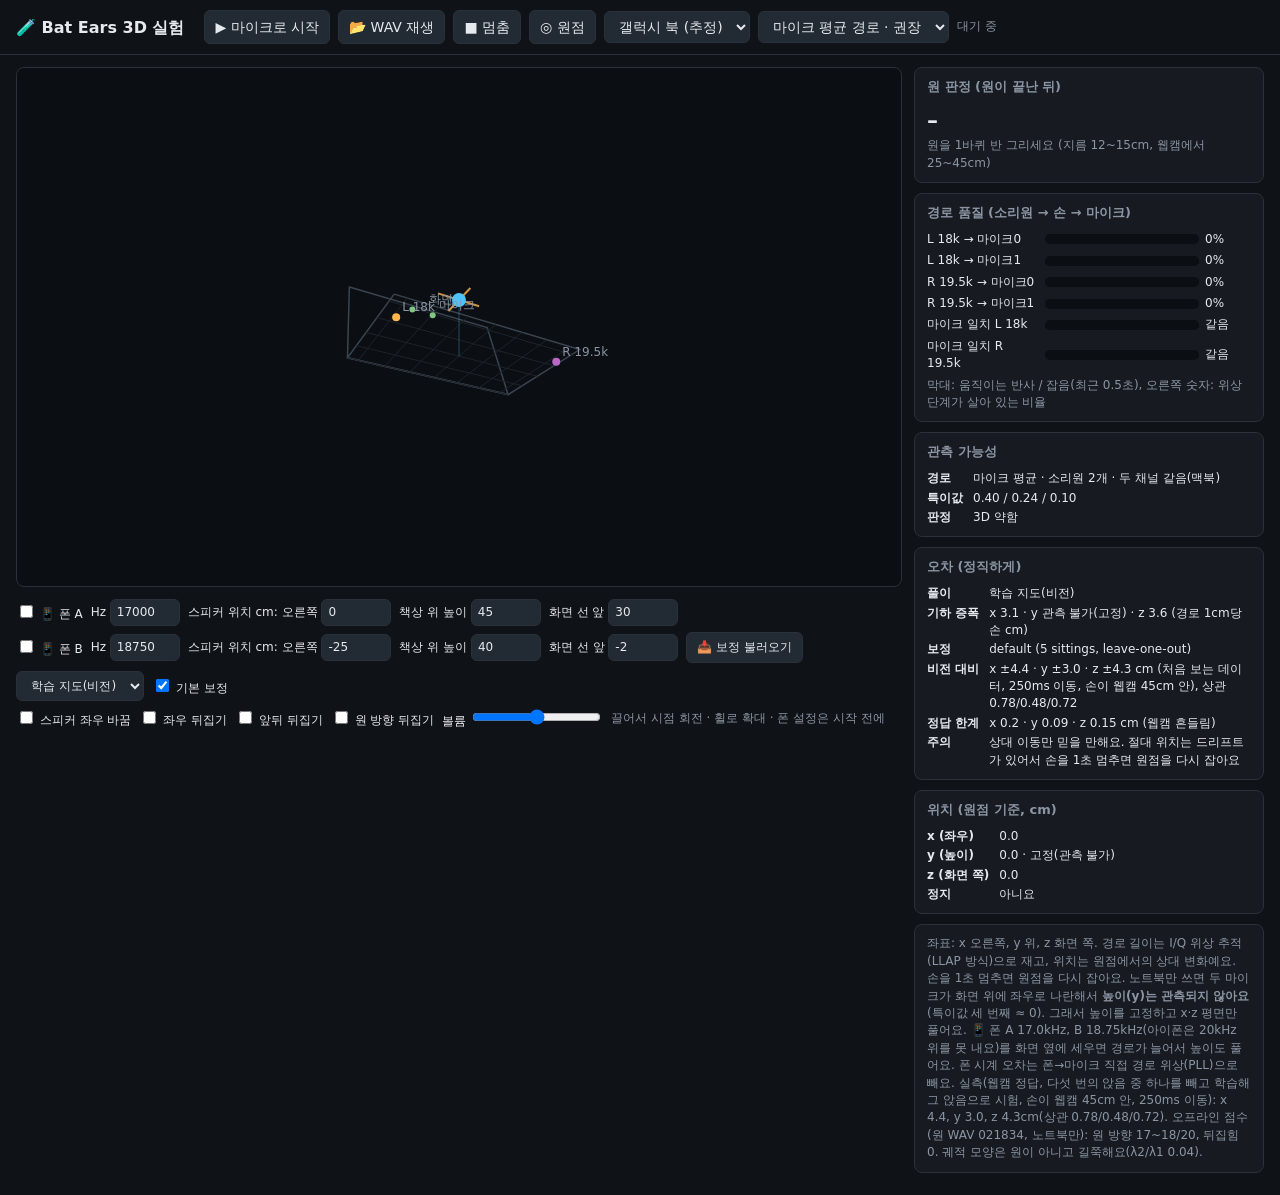
==== web/3d.html @ 7487527e "Built-in calibration from five sittings (bravo: bat3d.js + 3d.html v9; leave-one-out x 4.4 / y 3.0 /" ====
<!doctype html>
<html lang="ko">
<head>
<meta charset="utf-8">
<meta name="viewport" content="width=device-width, initial-scale=1">
<title>Bat Ears 3D 실험</title>
<style>
  :root { --bg: #0f1216; --panel: #171b21; --line: #2a313b; --fg: #e6e9ee; --dim: #8b95a3; --acc: #4fc3f7; --ok: #66bb6a; --warn: #ffb74d; --bad: #ef5350; }
  * { box-sizing: border-box; }
  body { margin: 0; background: var(--bg); color: var(--fg); font: 14px/1.45 system-ui, -apple-system, "Segoe UI", sans-serif; }
  header { padding: 10px 16px; border-bottom: 1px solid var(--line); display: flex; flex-wrap: wrap; gap: 8px; align-items: center; }
  header h1 { font-size: 16px; margin: 0 12px 0 0; }
  button, select, label.file, input[type=number] { background: #222a33; color: var(--fg); border: 1px solid var(--line); border-radius: 6px; padding: 6px 10px; font: inherit; }
  button, select, label.file { cursor: pointer; }
  input[type=number] { width: 70px; padding: 4px 6px; }
  button:hover, label.file:hover { border-color: var(--acc); }
  input[type=file] { display: none; }
  main { display: grid; grid-template-columns: 1fr 350px; gap: 12px; padding: 12px 16px; }
  @media (max-width: 860px) { main { grid-template-columns: 1fr; } }
  #view { width: 100%; height: 520px; background: #0b0e12; border: 1px solid var(--line); border-radius: 8px; touch-action: none; }
  .panel { background: var(--panel); border: 1px solid var(--line); border-radius: 8px; padding: 10px 12px; margin-bottom: 10px; }
  .panel h2 { font-size: 13px; margin: 0 0 8px; color: var(--dim); font-weight: 600; }
  .bar { display: grid; grid-template-columns: 112px 1fr 46px; gap: 6px; align-items: center; margin: 4px 0; font-size: 12px; }
  .track { height: 10px; background: #0b0e12; border-radius: 5px; overflow: hidden; }
  .fill { height: 100%; width: 0; background: var(--acc); transition: width .15s; }
  .kv { display: grid; grid-template-columns: auto 1fr; gap: 2px 10px; font-size: 12px; }
  .kv b { font-weight: 600; }
  #circle { font-size: 22px; font-weight: 700; min-height: 32px; }
  .note { color: var(--dim); font-size: 12px; }
  .row { display: flex; gap: 8px; flex-wrap: wrap; align-items: center; margin-top: 6px; font-size: 12px; }
</style>
</head>
<body>
<header>
  <h1>🧪 Bat Ears 3D 실험</h1>
  <button id="btnMic">▶ 마이크로 시작</button>
  <label class="file">📂 WAV 재생<input id="wavFile" type="file" accept=".wav,audio/wav"></label>
  <button id="btnStop">■ 멈춤</button>
  <button id="btnOrigin">◎ 원점</button>
  <select id="geom" title="노트북 기하(추정값)">
    <option value="galaxy">갤럭시 북 (추정)</option>
    <option value="macbook">맥북 (추정)</option>
  </select>
  <select id="paths" title="풀이에 쓰는 경로">
    <option value="avg">마이크 평균 경로 · 권장</option>
    <option value="all">마이크 따로 경로</option>
  </select>
  <span id="status" class="note">대기 중</span>
</header>
<main>
  <div>
    <canvas id="view"></canvas>
    <div class="row">
      <label><input type="checkbox" id="phoneOn"> 📱 폰 A</label>
      <label>Hz <input type="number" id="phoneHz" value="17000" step="50"></label>
      <label title="기본값 = 위에서 배치: 손 자리 바로 위 45cm, 스피커가 아래를 향함">스피커 위치 cm: 오른쪽 <input type="number" id="px" value="0"></label>
      <label>책상 위 높이 <input type="number" id="py" value="45"></label>
      <label>화면 선 앞 <input type="number" id="pz" value="30"></label>
    </div>
    <div class="row">
      <label><input type="checkbox" id="phone2On"> 📱 폰 B</label>
      <label>Hz <input type="number" id="phone2Hz" value="18750" step="50"></label>
      <label>스피커 위치 cm: 오른쪽 <input type="number" id="p2x" value="-25"></label>
      <label>책상 위 높이 <input type="number" id="p2y" value="40"></label>
      <label>화면 선 앞 <input type="number" id="p2z" value="-2"></label>
      <label class="file">📥 보정 불러오기<input id="calibFile" type="file" accept=".json,application/json"></label>
      <select id="model" title="경로 → 위치 풀이"><option value="learned">학습 지도(비전)</option><option value="physics">물리 풀이</option></select>
      <label title="갤럭시 북: 웹캠으로 학습한 기본 보정(노트북만)"><input type="checkbox" id="useDefault" checked> 기본 보정</label>
    </div>
    <div class="row">
      <label title="18kHz가 실제로 오른쪽 스피커에서 나면 켜요 (갤럭시 북은 웹캠 정답으로 라벨대로임을 확인: 끔)"><input type="checkbox" id="swapLR"> 스피커 좌우 바꿈</label>
      <label><input type="checkbox" id="flipX"> 좌우 뒤집기</label>
      <label><input type="checkbox" id="flipZ"> 앞뒤 뒤집기</label>
      <label><input type="checkbox" id="flipDir"> 원 방향 뒤집기</label>
      <label>볼륨 <input type="range" id="vol" min="0" max="1" step="0.05" value="0.5"></label>
      <span class="note">끌어서 시점 회전 · 휠로 확대 · 폰 설정은 시작 전에</span>
    </div>
  </div>
  <div>
    <div class="panel">
      <h2>원 판정 (원이 끝난 뒤)</h2>
      <div id="circle">–</div>
      <div class="note" id="circleInfo">원을 1바퀴 반 그리세요 (지름 12~15cm, 웹캠에서 25~45cm)</div>
    </div>
    <div class="panel">
      <h2>경로 품질 (소리원 → 손 → 마이크)</h2>
      <div id="bars"></div>
      <div class="note">막대: 움직이는 반사 / 잡음(최근 0.5초), 오른쪽 숫자: 위상 단계가 살아 있는 비율</div>
    </div>
    <div class="panel">
      <h2>관측 가능성</h2>
      <div class="kv" id="obs"></div>
    </div>
    <div class="panel">
      <h2>오차 (정직하게)</h2>
      <div class="kv" id="err"></div>
    </div>
    <div class="panel">
      <h2>위치 (원점 기준, cm)</h2>
      <div class="kv" id="pos"></div>
    </div>
    <div class="panel note">
      좌표: x 오른쪽, y 위, z 화면 쪽. 경로 길이는 I/Q 위상 추적(LLAP 방식)으로 재고, 위치는 원점에서의 상대 변화예요. 손을 1초 멈추면 원점을 다시 잡아요.
      노트북만 쓰면 두 마이크가 화면 위에 좌우로 나란해서 <b>높이(y)는 관측되지 않아요</b>(특이값 세 번째 ≈ 0). 그래서 높이를 고정하고 x·z 평면만 풀어요.
      📱 폰 A 17.0kHz, B 18.75kHz(아이폰은 20kHz 위를 못 내요)를 화면 옆에 세우면 경로가 늘어서 높이도 풀어요. 폰 시계 오차는 폰→마이크 직접 경로 위상(PLL)으로 빼요.
      실측(웹캠 정답, 다섯 번의 앉음 중 하나를 빼고 학습해 그 앉음으로 시험, 손이 웹캠 45cm 안, 250ms 이동): x 4.4, y 3.0, z 4.3cm(상관 0.78/0.48/0.72).
      오프라인 점수(원 WAV 021834, 노트북만): 원 방향 17~18/20, 뒤집힘 0. 궤적 모양은 원이 아니고 길쭉해요(λ2/λ1 0.04).
    </div>
  </div>
</main>
<script>
'use strict';
// ------------------------------------------------------------------ worklet: T tones (2 laptop + optional phone) x 2 mic channels
// stream index = t * 2 + c. Tones with pll[t] (the phone: its own clock) are de-rotated by a 2nd-order PLL on the
// baseband (dominated by the direct phone -> mic path) before static removal.
const PROC = `
class BatIQ6 extends AudioWorkletProcessor {
  constructor(o) {
    super();
    const p = o.processorOptions || {};
    this.freqs = p.freqs || [18000, 19500]; this.pll = p.pll || this.freqs.map(() => false); this.T = this.freqs.length;
    this.dec = 48; this.lpHz = 250; this.tauS = 0.25; this.gate = p.gate || 1.5;
    this.rate2 = sampleRate / this.dec; this.lam = this.freqs.map((f) => 343 / f);
    const wn = 2 * Math.PI * (p.bwHz || 0.4), dt = 1 / this.rate2; this.kp = 2 * 0.9 * wn * dt; this.ki = wn * wn * dt * dt;
    this.coef = [0.5412, 1.3066].map((Q) => { const w = 2 * Math.PI * this.lpHz / sampleRate, cw = Math.cos(w), al = Math.sin(w) / (2 * Q), a0 = 1 + al;
      return [(1 - cw) / 2 / a0, (1 - cw) / a0, (1 - cw) / 2 / a0, -2 * cw / a0, (1 - al) / a0]; });
    this.win = Math.round(4 * this.rate2); this.n = 0; this.batch = 0; this.st = null; this.reset();
  }
  reset() { const S = 2 * this.T; this.out = Array.from({ length: S }, () => []); this.qs = new Array(S).fill(0); this.qa = new Array(S).fill(0); this.amp = new Array(S).fill(0); this.qn = 0; this.same = 0; this.cnt = 0; }
  newState() {
    return { z: [0, 1].map(() => this.coef.map(() => [0, 0, 0, 0])), mI: 0, mQ: 0, init: 0, iS: 0, qS: 0, pI: 0, pQ: 0, pm: 0,
      ring: new Float32Array(this.win), ri: 0, rn: 0, noise: 0, cnt: 0, th: 0, w: 0, th20: 0 };
  }
  lp(z, x) { for (let j = 0; j < this.coef.length; j++) { const c = this.coef[j], s = z[j];
      const y = c[0] * x + c[1] * s[0] + c[2] * s[1] - c[3] * s[2] - c[4] * s[3]; s[1] = s[0]; s[0] = x; s[3] = s[2]; s[2] = y; x = y; } return x; }
  process(inputs) {
    const inp = inputs[0];
    if (!inp || !inp.length) return true;
    const C = inp.length, N = inp[0].length, T = this.T;
    if (!this.st) this.st = [0, 1].map(() => this.freqs.map(() => this.newState()));
    const a = 1 / (this.tauS * this.rate2), w = this.freqs.map((f) => 2 * Math.PI * f / sampleRate);
    for (let i = 0; i < N; i++) {
      const g = this.n + i, take = g % this.dec === this.dec - 1;
      const cs = w.map((v) => Math.cos(v * g)), sn = w.map((v) => Math.sin(v * g));
      if (C > 1) { this.cnt++; if (inp[0][i] === inp[1][i]) this.same++; }
      for (let c = 0; c < 2; c++) {
        const x = inp[Math.min(c, C - 1)][i];
        for (let t = 0; t < T; t++) {
          const s = this.st[c][t], idx = t * 2 + c;
          let I = this.lp(s.z[0], 2 * x * cs[t]), Q = this.lp(s.z[1], -2 * x * sn[t]);
          if (!take) continue;
          this.amp[idx] += Math.hypot(I, Q);
          if (s.init < 320) {
            if (s.init === 20) s.th20 = Math.atan2(Q, I);
            if (s.init >= 20) { s.iS += I; s.qS += Q; }
            s.init++;
            if (s.init === 320) {
              s.mI = s.iS / 300; s.mQ = s.qS / 300;
              if (this.pll[t]) { s.th = Math.atan2(Q, I); let d = s.th - s.th20; d -= 2 * Math.PI * Math.round(d / (2 * Math.PI)); s.w = d / 300; s.mI = Math.hypot(I, Q); s.mQ = 0; }
            }
            this.out[idx].push(0); continue;
          }
          if (this.pll[t]) {   // de-rotate by the PLL phase (direct path -> constant), then track the phase error
            const cc = Math.cos(s.th), ss = Math.sin(s.th), i2 = I * cc + Q * ss, q2 = Q * cc - I * ss;
            I = i2; Q = q2;
            const e = Math.atan2(q2, i2); s.w += this.ki * e; s.th += s.w + this.kp * e;
            if (s.th > Math.PI) s.th -= 2 * Math.PI; else if (s.th < -Math.PI) s.th += 2 * Math.PI;
          }
          s.mI += a * (I - s.mI); s.mQ += a * (Q - s.mQ);
          const dI = I - s.mI, dQ = Q - s.mQ, m = Math.hypot(dI, dQ);
          s.ring[s.ri] = m; s.ri = (s.ri + 1) % this.win; s.rn = Math.min(this.win, s.rn + 1);
          if (++s.cnt % 100 === 0) { const k = Math.max(1, Math.floor(s.rn / 50)), xs = []; for (let j = 0; j < s.rn; j += k) xs.push(s.ring[j]); xs.sort((u, v) => u - v); s.noise = xs[Math.floor(0.25 * (xs.length - 1))] || 0; }
          let d = 0;
          if (m > this.gate * s.noise && s.pm > this.gate * s.noise) d = -Math.atan2(dQ * s.pI - dI * s.pQ, dI * s.pI + dQ * s.pQ) * this.lam[t] / (2 * Math.PI);
          s.pI = dI; s.pQ = dQ; s.pm = m;
          this.out[idx].push(d); if (s.noise > 0) this.qs[idx] += m / s.noise; if (d !== 0) this.qa[idx]++;
        }
      }
      if (take) this.qn++;
    }
    this.n += N;
    if (++this.batch >= 8) {
      const qn = Math.max(1, this.qn);
      const off = this.freqs.map((_, t) => (this.pll[t] ? this.st[0][t].w * this.rate2 / (2 * Math.PI) : 0));
      this.port.postMessage({ steps: this.out.map((o) => Float32Array.from(o)), q: this.qs.map((v) => v / qn), act: this.qa.map((v) => v / qn), amp: this.amp.map((v) => v / qn),
        identical: this.cnt ? this.same / this.cnt : 1, mono: C < 2, off });
      this.reset(); this.batch = 0;
    }
    return true;
  }
}
registerProcessor('bat-iq6', BatIQ6);
`;

// ------------------------------------------------------------------ geometry (m): x right, y up, z toward the screen; origin = deck centre
const GEOMS = {
  // bottom-firing speakers near the front corners; mic pair at the top bezel centre, ch0 = RIGHT mic (static phase signs, chan.js)
  // speakers as labelled (webcam teach 035336: 18 kHz path follows a LEFT source, corr 0.71 vs 0.41 swapped).
  // laptopDirSign: with the hand over the keyboard (circle WAVs 021834 / 022153) the laptop-only x-z track comes out
  // mirrored front/back, so the circle direction is flipped there (empirical, 2 sessions, 17/20 and 18/20)
  galaxy: { SL: [-0.15, -0.01, -0.08], SR: [0.15, -0.01, -0.08], M: [[0.025, 0.19, 0.17], [-0.025, 0.19, 0.17]], swapLR: false, laptopDirSign: -1 },
  // speakers either side of the keyboard; the two mic channels are bit-identical on MacBooks (one mic)
  macbook: { SL: [-0.14, 0.0, 0.02], SR: [0.14, 0.0, 0.02], M: [[-0.10, 0.0, 0.10], [-0.10, 0.0, 0.10]], swapLR: false },
};
const H0 = [0, 0.12, 0.0];   // origin: 12 cm above the deck centre
const $ = (id) => document.getElementById(id);
const sub = (a, b) => a.map((v, i) => v - b[i]), nrm = (a) => Math.hypot(...a), unit = (a) => { const n = nrm(a) || 1; return a.map((v) => v / n); };
function inv3(A) {
  const [a, b, c] = A[0], [d, e, f] = A[1], [g, h, i] = A[2], det = a * (e * i - f * h) - b * (d * i - f * g) + c * (d * h - e * g);
  return [[(e * i - f * h) / det, (c * h - b * i) / det, (b * f - c * e) / det], [(f * g - d * i) / det, (a * i - c * g) / det, (c * d - a * f) / det], [(d * h - e * g) / det, (b * g - a * h) / det, (a * e - b * d) / det]];
}
function eig3(S) {   // symmetric 3x3 -> { val (desc), vec }
  const A = S.map((r) => r.slice()), V = [[1, 0, 0], [0, 1, 0], [0, 0, 1]];
  for (let it = 0; it < 50; it++) for (let p = 0; p < 2; p++) for (let q = p + 1; q < 3; q++) {
    if (Math.abs(A[p][q]) < 1e-18) continue;
    const th = (A[q][q] - A[p][p]) / (2 * A[p][q]), t = Math.sign(th || 1) / (Math.abs(th) + Math.sqrt(th * th + 1)), c = 1 / Math.sqrt(t * t + 1), s = t * c;
    for (let k = 0; k < 3; k++) { const x = A[k][p], y = A[k][q]; A[k][p] = c * x - s * y; A[k][q] = s * x + c * y; }
    for (let k = 0; k < 3; k++) { const x = A[p][k], y = A[q][k]; A[p][k] = c * x - s * y; A[q][k] = s * x + c * y; }
    for (let k = 0; k < 3; k++) { const x = V[k][p], y = V[k][q]; V[k][p] = c * x - s * y; V[k][q] = s * x + c * y; }
  }
  const idx = [0, 1, 2].sort((i, j) => A[j][j] - A[i][i]);
  return { val: idx.map((i) => A[i][i]), vec: idx.map((i) => [V[0][i], V[1][i], V[2][i]]) };
}
// sources: L / R laptop speakers, optional phone; paths = source x mic (or source x mic midpoint)
let cfg = null, solver = null;
// phone speaker position from the page fields (cm): right of the laptop centre, height above the desk, in front of the screen line
const phonePos = (x, h, zf) => [Number(x) / 100, Number(h) / 100 - 0.015, 0.10 - Number(zf) / 100];
let calib = null, calibInUse = null;   // teach_fit.js output (📥): fitted source per stream, mics, learned maps, held-out errors vs vision
// built-in calibration for the Galaxy Book (laptop only): learned on five webcam-taught sittings (035336, 040340,
// 040721, 043301, 044652); its error is leave-one-sitting-out (trained on four, scored on the fifth). Used when nothing is loaded.
const DEFAULT_CALIB = { galaxy: {"v":1,"session":"default (5 sittings, leave-one-out)","winMs":250,"nearM":0.45,"cam":{"mirror":false,"tilt":0,"hfov":78},"lagMs":0,"mics":[[0.025,0.19,0.1],[-0.025,0.19,0.1]],"paths":[{"key":"18k","hz":18000,"ch":0,"pll":false,"pos":[-0.3221,-0.0389,-0.0986],"gain":0.18,"r2":0.592},{"key":"18k","hz":18000,"ch":1,"pll":false,"pos":[-0.2247,-0.0824,-0.0623],"gain":0.178,"r2":0.657},{"key":"19.5k","hz":19500,"ch":0,"pll":false,"pos":[0.1865,-0.0093,0.0172],"gain":0.215,"r2":0.683},{"key":"19.5k","hz":19500,"ch":1,"pll":false,"pos":[0.3623,0.1147,-0.0174],"gain":0.226,"r2":0.761}],"learned":{"laptop":{"idx":[0,1,2,3],"W":[[0.856259,0.93255,-0.706279,-0.985171,-0.000048],[0.122328,0.15398,0.199745,0.128281,0.002188],[-0.295803,-0.434315,-0.435055,-0.50236,-0.001569]]},"all":null},"errors":{"learned, laptop only":{"rms":[4.42,2.99,4.33],"motion":[6.96,3.4,6.25],"corr":[0.78,0.48,0.72]}},"truthFloorCm":[0.2,0.09,0.15],"note":"Galaxy Book 61f5, 서진, hand 25-45 cm from the webcam; error = leave-one-sitting-out over 20261115_035336, 20261115_040340, 20261115_040721, 20261115_043301, 20261115_044652"} };
function readCfg() {
  const G0 = GEOMS[$('geom').value], swap = $('swapLR').checked;
  const G = swap ? { ...G0, SL: G0.SR, SR: G0.SL } : G0;   // stream 0 (18 kHz) comes from G.SL
  const phones = [];
  if ($('phoneOn').checked) phones.push({ id: 'A', hz: Number($('phoneHz').value) || 20500, P: phonePos($('px').value, $('py').value, $('pz').value) });
  if ($('phone2On').checked) phones.push({ id: 'B', hz: Number($('phone2Hz').value) || 21500, P: phonePos($('p2x').value, $('p2y').value, $('p2z').value) });
  const freqs = [18000, 19500].concat(phones.map((p) => p.hz));
  return { G, phones, phone: phones.length > 0, P: phones[0] && phones[0].P, freqs, swap, pll: freqs.map((_, t) => t >= 2), avg: $('paths').value === 'avg', model: $('model').value };
}
function buildSolver() {
  cfg = readCfg();
  const { G, phones, phone, avg } = cfg, S = [G.SL, G.SR].concat(phones.map((p) => p.P)), T = S.length;
  const Mc = G.M[0].map((v, i) => (v + G.M[1][i]) / 2);
  const row = (Sx, M) => { const a = unit(sub(H0, Sx)), b = unit(sub(H0, M)); return a.map((v, i) => v + b[i]); };
  // calibrated geometry (if the loaded calibration has one stream per tone x mic for this tone set): per-stream rows
  const cand = calib || ($('useDefault').checked ? DEFAULT_CALIB[$('geom').value] : null);
  const cal = cand && cand.paths.length === 2 * T && cand.paths.every((p, i) => Math.abs(p.hz - cfg.freqs[i >> 1]) < 300) ? cand : null;
  const calRef = cal;
  const useAvg = avg && !cal;
  const J = cal ? cal.paths.map((p) => row(p.pos, cal.mics[p.ch] || Mc).map((v) => v * (p.gain ?? 1))) : useAvg ? S.map((s) => row(s, Mc)) : S.flatMap((s) => G.M.map((m) => row(s, m)));
  // laptop only: height unobservable -> held at the origin. With calibrated gains (the tracker recovers ~1/4-1/3 of the
  // path) the rows shrink, so the priors shrink with them or the weak direction blows up (real 035336: z 36 cm)
  const g2 = cal ? cal.paths.reduce((s, p) => s + (p.gain ?? 1) ** 2, 0) / cal.paths.length : 1;
  const JtJ = [0, 1, 2].map((i) => [0, 1, 2].map((j) => J.reduce((s, r) => s + r[i] * r[j], 0)));
  // prior: small everywhere; laptop only also pins the WEAKEST direction of J^T J (pure height for the guessed geometry,
  // a height/depth mix for a calibrated one) so it can't blow up
  const E0 = eig3(JtJ), v3 = E0.vec[2], small = 1e-3 * g2 * (cal ? 20 : 1), big = phone ? 0 : 10 * g2;
  const PRIOR = [0, 1, 2].map((i) => [0, 1, 2].map((j) => (i === j ? small : 0) + big * v3[i] * v3[j] + (phone && i === 1 && j === 1 && !cal ? 0.02 : 0)));
  const Ai = inv3(JtJ.map((r, i) => r.map((v, j) => v + PRIOR[i][j])));
  const K = Ai.map((r) => J.map((_, n) => r.reduce((s, v, j) => s + v * J[n][j], 0)));
  const sv = eig3(JtJ).val.map((v) => Math.sqrt(Math.max(0, v)));
  // geometric error gain: hand cm per cm of path noise, per axis (with the height prior when it's unobservable)
  // estimator x = Ai J^T m, path noise sigma*I -> cov = Ai (J^T J) Ai
  const gain = [0, 1, 2].map((i) => Math.sqrt(Math.max(0, [0, 1, 2].reduce((s, j) => s + Ai[i][j] * [0, 1, 2].reduce((q, k) => q + JtJ[j][k] * Ai[i][k], 0), 0))));
  // learned map (vision-trained ridge on stream path changes), when chosen and it matches the streams
  const L = cal && cfg.model === 'learned' ? (phone ? cal.learned.all : cal.learned.laptop) : null;
  if (cal) calibInUse = cal;
  const meas = useAvg ? (D) => Array.from({ length: T }, (_, t) => (D[2 * t] + D[2 * t + 1]) / 2) : (D) => D.slice(0, 2 * T);
  const solve = L ? (D) => H0.map((h, i) => h + L.idx.reduce((s, p, n) => s + L.W[i][n] * D[p], 0))
    : (D) => { const m = meas(D); return H0.map((h, i) => h + K[i].reduce((s, v, n) => s + v * m[n], 0)); };
  const errKey = cal ? Object.keys(cal.errors).find((k) => k.startsWith(L ? 'learned' : 'physics') && (phone ? /phone/.test(k) : /laptop only/.test(k))) : null;
  solver = { G, T, K, sv, gain, phone, cal: !!cal, learned: !!L, err: errKey ? cal.errors[errKey] : null, errName: errKey, solve, calName: cal ? cal.session : null };
  buildBars(); renderObs();
}

// ------------------------------------------------------------------ Kalman (constant velocity, per axis)
const kf = { p: H0.slice(), v: [0, 0, 0], P: [0, 1, 2].map(() => [[1e-4, 0], [0, 1e-2]]) };
const KF_Q = 4.0, KF_R = 0.015 ** 2;
function kfStep(z, dt) {
  for (let i = 0; i < 3; i++) {
    const [[a, b], [c, d]] = kf.P[i];
    kf.p[i] += kf.v[i] * dt;
    const q11 = KF_Q * dt ** 3 / 3, q12 = KF_Q * dt ** 2 / 2, q22 = KF_Q * dt;
    const a1 = a + dt * (b + c) + dt * dt * d + q11, b1 = b + dt * d + q12, c1 = c + dt * d + q12, d1 = d + q22;
    const S = a1 + KF_R, k1 = a1 / S, k2 = c1 / S, r = z[i] - kf.p[i];
    kf.p[i] += k1 * r; kf.v[i] += k2 * r;
    kf.P[i] = [[(1 - k1) * a1, (1 - k1) * b1], [c1 - k2 * a1, d1 - k2 * b1]];
  }
}
function kfReset() { kf.p = H0.slice(); kf.v = [0, 0, 0]; kf.P = [0, 1, 2].map(() => [[1e-4, 0], [0, 1e-2]]); }

// ------------------------------------------------------------------ circle turns (circle.js analyze) in a plane
function circleTurns(T, U, W, { vMin = 0.06, maxMs = 2600 } = {}) {
  if (T.length < 8) return { turns: 0, ru: 0, rw: 0, t0: 0, t1: 0 };
  const th = [0]; let prev = null, acc = 0;
  for (let k = 1; k < T.length - 1; k++) {
    const du = U[k + 1] - U[k - 1], dw = W[k + 1] - W[k - 1], dt = (T[k + 1] - T[k - 1]) / 1000;
    if (Math.hypot(du, dw) / dt > vMin) { const a = Math.atan2(dw, du); if (prev != null) { let d = a - prev; while (d > Math.PI) d -= 2 * Math.PI; while (d < -Math.PI) d += 2 * Math.PI; acc += d; } prev = a; } else prev = null;
    th.push(acc / (2 * Math.PI));
  }
  th.push(th[th.length - 1]);
  let best = 0, b0 = 0, b1 = 0;
  for (let i = 0, j = 0; j < T.length; j++) { while (T[j] - T[i] > maxMs) i++; for (let k = i; k < j; k += 3) { const d = th[j] - th[k]; if (Math.abs(d) > Math.abs(best)) { best = d; b0 = k; b1 = j; } } }
  const rg = (A) => 100 * (Math.max(...A.slice(b0, b1 + 1)) - Math.min(...A.slice(b0, b1 + 1)));
  // roundness of the called span: l2/l1 of the in-plane spread (a circle ~1, a back-and-forth line ~0)
  const u = U.slice(b0, b1 + 1), w = W.slice(b0, b1 + 1), mu = u.reduce((s, x) => s + x, 0) / u.length, mw = w.reduce((s, x) => s + x, 0) / w.length;
  let a = 0, b = 0, c = 0; for (let k = 0; k < u.length; k++) { a += (u[k] - mu) ** 2; b += (u[k] - mu) * (w[k] - mw); c += (w[k] - mw) ** 2; }
  const tr = a + c, dt = Math.sqrt(Math.max(0, (a - c) ** 2 + 4 * b * b)), round = tr > 0 ? (tr - dt) / (tr + dt) : 0;
  return { turns: best, ru: rg(U), rw: rg(W), t0: T[b0], t1: T[b1], round };
}
// the plane the circle is drawn in: laptop only -> x-z; with the phone -> best-fit plane of the window (normal up or screen)
function planeCoords(w) {
  if (!solver.phone) return { U: w.map((q) => q.p[0]), W: w.map((q) => q.p[2]), name: '수평(x·z)' };   // seen from above, screen side up
  const m = [0, 1, 2].map((i) => w.reduce((s, q) => s + q.p[i], 0) / w.length);
  const S = [0, 1, 2].map((i) => [0, 1, 2].map((j) => w.reduce((s, q) => s + (q.p[i] - m[i]) * (q.p[j] - m[j]), 0) / w.length));
  const e = eig3(S), n = e.vec[2], vertical = Math.abs(n[2]) > Math.abs(n[1]);
  // in-plane axes: a = the x-like one (pointing right); b = the other, pointing up (vertical plane, seen by the user
  // facing the screen) or toward the screen (horizontal plane, seen from above with the screen side up)
  let a = e.vec[0], b = e.vec[1];
  if (Math.abs(b[0]) > Math.abs(a[0])) [a, b] = [b, a];
  if (a[0] < 0) a = a.map((v) => -v);
  if ((vertical ? b[1] : b[2]) < 0) b = b.map((v) => -v);
  const pr = (q, ax) => ax.reduce((s, v, i) => s + v * (q.p[i] - m[i]), 0);
  return { U: w.map((q) => pr(q, a)), W: w.map((q) => pr(q, b)), name: vertical ? '수직(화면과 나란히)' : '수평' };
}

// ------------------------------------------------------------------ audio
let ctx = null, node = null, src = null, stream = null, oscs = [], gainNode = null;
const live = { D: [], q: [], act: [], amp: [], off: [], identical: 1, mono: false, bins: [], binAcc: [], binN: 0, t: 0, still: 0, lastAct: [] };
const trail = [], seg = { moving: false, t0: 0, tLast: 0 }, segLog = [];
let ACT_ON = 0.004, sub10 = 0, lastCircle = null, circleEnd = -1e9;
function resetLive() {
  const S = 2 * solver.T;
  Object.assign(live, { D: new Array(S).fill(0), q: new Array(S).fill(0), act: new Array(S).fill(0), amp: new Array(S).fill(0), off: [], bins: Array.from({ length: S }, () => []), binAcc: new Array(S).fill(0), binN: 0, still: 0, lastAct: [] });
}
async function startAudio(mode, file) {
  stopAudio(); buildSolver(); resetLive();
  ctx = new AudioContext({ sampleRate: 48000 });
  // blob: worklets are blocked on file:// pages -> fall back to a data: URL (same as dsp.js; alpha 7d68cc8)
  const url = URL.createObjectURL(new Blob([PROC], { type: 'application/javascript' }));
  try { await ctx.audioWorklet.addModule(url); } catch (_) { await ctx.audioWorklet.addModule('data:application/javascript;charset=utf-8,' + encodeURIComponent(PROC)); }
  URL.revokeObjectURL(url);
  node = new AudioWorkletNode(ctx, 'bat-iq6', { numberOfInputs: 1, numberOfOutputs: 1, outputChannelCount: [1], channelCount: 2, channelCountMode: 'explicit', channelInterpretation: 'discrete', processorOptions: { freqs: cfg.freqs, pll: cfg.pll } });
  const mute = ctx.createGain(); mute.gain.value = 0; node.connect(mute).connect(ctx.destination);
  node.port.onmessage = (e) => onSteps(e.data);
  if (mode === 'mic') {
    stream = await navigator.mediaDevices.getUserMedia({ audio: { channelCount: 2, echoCancellation: false, noiseSuppression: false, autoGainControl: false, sampleRate: 48000 } });
    src = ctx.createMediaStreamSource(stream); src.connect(node);
    const merger = ctx.createChannelMerger(2); gainNode = ctx.createGain(); gainNode.gain.value = Number($('vol').value);
    [18000, 19500].forEach((f, i) => { const o = ctx.createOscillator(); o.frequency.value = f; const g = ctx.createGain(); g.gain.value = 0.5; o.connect(g).connect(merger, 0, i); o.start(); oscs.push(o); });
    merger.connect(gainNode).connect(ctx.destination);
    // the built-in calibration was learned with the hand 25-45 cm from the webcam (in front of the laptop's front edge,
    // 18-25 cm above the desk); the laptop-only circle tokens (circle WAVs) were drawn lower, over the keyboard
    $('status').textContent = (solver.cal ? '듣는 중 · 손은 노트북 앞 모서리 위, 책상에서 18~25cm, 웹캠에서 25~45cm(보정 범위)' : '듣는 중 · 손은 키보드 가운데~앞쪽 위 10~25cm') + (cfg.phone ? ` · 폰 ${cfg.freqs.slice(2).join('/')}Hz` : '');
  } else {
    const buf = await ctx.decodeAudioData(await file.arrayBuffer());
    src = ctx.createBufferSource(); src.buffer = buf; src.connect(node); src.start();
    src.onended = () => { $('status').textContent = 'WAV 재생 끝'; };
    $('status').textContent = `WAV 재생 중: ${file.name} (${buf.numberOfChannels}채널, ${buf.duration.toFixed(0)}초) · 톤은 녹음에 들어 있어요`;
  }
  originReset();
}
function stopAudio() {
  try { oscs.forEach((o) => o.stop()); } catch (_) { /* ignore */ }
  oscs = [];
  if (stream) stream.getTracks().forEach((t) => t.stop());
  if (ctx) ctx.close();
  ctx = node = src = stream = gainNode = null;
  $('status').textContent = '멈춤';
}
function originReset() { live.D = live.D.map(() => 0); kfReset(); trail.length = 0; circleEnd = live.t; }

// ------------------------------------------------------------------ per-batch processing
function onSteps(m) {
  const S = m.steps.length;
  if (live.D.length !== S) return;   // config changed mid-stream
  for (let i = 0; i < S; i++) { live.q[i] = 0.8 * live.q[i] + 0.2 * m.q[i]; live.act[i] = 0.8 * live.act[i] + 0.2 * m.act[i]; live.amp[i] = 0.8 * live.amp[i] + 0.2 * m.amp[i]; }
  live.identical = m.identical; live.mono = m.mono; live.off = m.off;
  const n = m.steps[0].length;
  for (let k = 0; k < n; k++) {
    let a = 0;
    for (let i = 0; i < S; i++) { const s = m.steps[i][k]; live.D[i] += s; live.binAcc[i] += s; a += Math.abs(s); }
    live.t += 1; live.lastAct.push(a / S); if (live.lastAct.length > 800) live.lastAct.shift();
    if (++live.binN >= 50) { for (let i = 0; i < S; i++) { live.bins[i].push(live.binAcc[i]); if (live.bins[i].length > 40) live.bins[i].shift(); live.binAcc[i] = 0; } live.binN = 0; }
    if (++sub10 < 10) continue;
    sub10 = 0;
    const z = solver.solve(live.D); kfStep(z, 0.01);
    const t = live.t, p = kf.p.slice(); trail.push({ t, p }); while (trail.length && trail[0].t < t - 3500) trail.shift();
    // motion = mean |path step| per stream over the last 100 ms above ACT_ON (m)
    const n100 = Math.min(100, live.lastAct.length); let a100 = 0; for (let j = live.lastAct.length - n100; j < live.lastAct.length; j++) a100 += live.lastAct[j];
    const moving = a100 > ACT_ON;
    if (!moving) live.still += 10; else live.still = 0;
    if (live.still === 1000) { live.D = live.D.map(() => 0); kfReset(); trail.length = 0; }   // held still 1 s: origin again
    if (moving) { if (!seg.moving) { seg.moving = true; seg.t0 = t; } seg.tLast = t; } else if (seg.moving && t - seg.tLast > 300) { seg.moving = false; segLog.push([seg.t0, seg.tLast]); if (segLog.length > 200) segLog.shift(); }
    // circle call, sliding: best <= 2.6 s winding inside the last 3.2 s; fires once the rotation FINISHED (>= 300 ms ago)
    if (t % 100 === 0) {
      const w = trail.filter((q) => q.t >= t - 3200 && q.t > circleEnd);
      if (w.length > 60) {
        const pc = planeCoords(w), r = circleTurns(w.map((q) => q.t), pc.U, pc.W);
        // 3D mode (phones): the span must also be roundish; laptop only: no roundness gate (its circle tracks come out thin)
        if (Math.abs(r.turns) >= 1.1 && r.ru >= 3 && r.rw >= 3 && r.t1 <= t - 300 && (!solver.phone || r.round >= 0.12)) {
          // clockwise on paper = negative winding (x right, b up)
          const sgn = ($('flipDir').checked ? -1 : 1) * (solver.phone ? 1 : solver.G.laptopDirSign || 1);
          lastCircle = { dir: Math.sign(r.turns) * sgn < 0 ? 'cw' : 'ccw', turns: r.turns, ru: r.ru, rw: r.rw, at: performance.now(), t, plane: pc.name };
          circleEnd = r.t1;
          $('circleInfo').textContent = `마지막 원: ${pc.name}, ${Math.abs(r.turns).toFixed(1)}바퀴, 범위 ${r.ru.toFixed(0)} × ${r.rw.toFixed(0)}cm`;
        }
      }
    }
  }
}

// ------------------------------------------------------------------ panels
const corr = (a, b) => { const n = Math.min(a.length, b.length); if (n < 5) return NaN; let ma = 0, mb = 0; for (let i = 0; i < n; i++) { ma += a[i]; mb += b[i]; } ma /= n; mb /= n; let ab = 0, aa = 0, bb = 0; for (let i = 0; i < n; i++) { ab += (a[i] - ma) * (b[i] - mb); aa += (a[i] - ma) ** 2; bb += (b[i] - mb) ** 2; } return aa * bb > 0 ? ab / Math.sqrt(aa * bb) : NaN; };
function buildBars() {
  const nm = ['L 18k', 'R 19.5k', ...cfg.phones.map((p) => `📱${p.id} ${(p.hz / 1000).toFixed(1)}k`)];
  let h = '';
  for (let t = 0; t < solver.T; t++) for (let c = 0; c < 2; c++) h += `<div class="bar"><span>${nm[t]} → 마이크${c}</span><div class="track"><div class="fill" id="f${t * 2 + c}"></div></div><span id="a${t * 2 + c}">–</span></div>`;
  for (let t = 0; t < solver.T; t++) h += `<div class="bar"><span>마이크 일치 ${nm[t]}</span><div class="track"><div class="fill" id="c${t}"></div></div><span id="cv${t}">–</span></div>`;
  $('bars').innerHTML = h;
}
function renderPanels() {
  for (let i = 0; i < 2 * solver.T; i++) {
    const q = live.q[i] || 0, f = $('f' + i); if (!f) continue;
    f.style.width = Math.min(100, 100 * Math.max(0, q - 1) / 4) + '%';
    f.style.background = q > 2.5 ? 'var(--ok)' : q > 1.6 ? 'var(--warn)' : 'var(--bad)';
    $('a' + i).textContent = Math.round(100 * (live.act[i] || 0)) + '%';
  }
  for (let t = 0; t < solver.T; t++) {
    const el = $('c' + t); if (!el || !live.bins[2 * t]) continue;
    const c = corr(live.bins[2 * t], live.bins[2 * t + 1]);
    el.style.width = Number.isFinite(c) ? Math.max(0, 100 * c) + '%' : '0';
    el.style.background = live.identical > 0.99 ? 'var(--dim)' : c > 0.6 ? 'var(--ok)' : 'var(--warn)';
    $('cv' + t).textContent = live.identical > 0.99 ? '같음' : Number.isFinite(c) ? c.toFixed(2) : '–';
  }
  const p = kf.p, d = [0, 1, 2].map((i) => 100 * (p[i] - H0[i]));
  $('pos').innerHTML = `<b>x (좌우)</b><span>${d[0].toFixed(1)}</span><b>y (높이)</b><span>${d[1].toFixed(1)}${solver.phone ? '' : ' · 고정(관측 불가)'}</span><b>z (화면 쪽)</b><span>${d[2].toFixed(1)}</span>` +
    `<b>정지</b><span>${live.still >= 1000 ? '예 · 원점 다시 잡음' : live.still > 0 ? (live.still / 1000).toFixed(1) + '초' : '아니요'}</span>`;
  const c = lastCircle && performance.now() - lastCircle.at < 4000 ? lastCircle : null;
  $('circle').textContent = c ? (c.dir === 'cw' ? '↻ 시계 방향' : '↺ 반시계 방향') + `  ${Math.abs(c.turns).toFixed(1)}바퀴` : '–';
}
function renderObs() {
  if (!solver) return;
  const s = solver.sv;
  let phoneTxt = '';
  cfg.phones.forEach((p, k) => {
    const t = 2 + k, amp = live.amp || [], rel = amp[2 * t] && amp[0] ? 20 * Math.log10(amp[2 * t] / amp[0]) : NaN, off = live.off && live.off[t];
    phoneTxt += `<b>폰 ${p.id} 소리</b><span>${Number.isFinite(rel) ? (rel > -30 ? '들림' : '약함') + ` (L 대비 ${rel.toFixed(0)}dB)` : '–'}${Number.isFinite(off) ? ` · 시계 오차 ${off.toFixed(2)}Hz` : ''}</span>`;
  });
  renderErr();
  $('obs').innerHTML = `<b>경로</b><span>${cfg.avg ? '마이크 평균' : '마이크 따로'} · 소리원 ${solver.T}개 · ${live.mono ? '모노 입력' : live.identical > 0.99 ? '두 채널 같음(맥북)' : '두 채널 다름'}</span>` +
    `<b>특이값</b><span>${s.map((v) => v.toFixed(2)).join(' / ')}</span><b>판정</b><span>${s[2] < 0.05 ? '2D만 관측 (높이 ≈ 0)' : s[2] < 0.3 ? '3D 약함' : '3D 관측'}</span>` + phoneTxt;
}

// honest error: geometry gain always; the vision-measured held-out error when a calibration is loaded
function renderErr() {
  const g = solver.gain, hy = !solver.phone;
  let h = `<b>풀이</b><span>${solver.learned ? '학습 지도(비전)' : solver.cal ? '물리 · 보정된 기하' : '물리 · 추정 기하'}</span>`;
  h += `<b>기하 증폭</b><span>x ${g[0].toFixed(1)} · y ${hy ? '관측 불가(고정)' : g[1].toFixed(1)} · z ${g[2].toFixed(1)} (경로 1cm당 손 cm)</span>`;
  if (solver.err) { const e = solver.err, cu = calibInUse; h += `<b>보정</b><span>${solver.calName}</span><b>비전 대비</b><span>x ±${e.rms[0].toFixed(1)} · y ±${e.rms[1].toFixed(1)} · z ±${e.rms[2].toFixed(1)} cm (처음 보는 데이터, ${cu.winMs}ms 이동, 손이 웹캠 ${Math.round(100 * (cu.nearM || 0.45))}cm 안), 상관 ${e.corr.map((v) => v.toFixed(2)).join('/')}</span>`; if (cu.truthFloorCm) h += `<b>정답 한계</b><span>x ${cu.truthFloorCm[0]} · y ${cu.truthFloorCm[1]} · z ${cu.truthFloorCm[2]} cm (웹캠 흔들림)</span>`; }
  else h += `<b>비전 대비</b><span>미확인 · 📥 보정 파일을 불러오면 표시해요</span>`;
  h += `<b>주의</b><span>상대 이동만 믿을 만해요. 절대 위치는 드리프트가 있어서 손을 1초 멈추면 원점을 다시 잡아요</span>`;
  $('err').innerHTML = h;
}

// ------------------------------------------------------------------ 3D view (canvas, perspective, drag to rotate)
const cv = $('view'), g2 = cv.getContext('2d');
const cam = { yaw: -0.5, pitch: 0.55, dist: 0.85 };
let drag = null;
cv.addEventListener('pointerdown', (e) => { drag = { x: e.clientX, y: e.clientY, yaw: cam.yaw, pitch: cam.pitch }; cv.setPointerCapture(e.pointerId); });
cv.addEventListener('pointermove', (e) => { if (!drag) return; cam.yaw = drag.yaw + (e.clientX - drag.x) * 0.01; cam.pitch = Math.max(-0.2, Math.min(1.4, drag.pitch + (e.clientY - drag.y) * 0.01)); });
cv.addEventListener('pointerup', () => { drag = null; });
cv.addEventListener('wheel', (e) => { e.preventDefault(); cam.dist = Math.max(0.4, Math.min(2, cam.dist * (e.deltaY > 0 ? 1.08 : 0.93))); }, { passive: false });
function project(P) {
  const fx = $('flipX').checked ? -1 : 1, fz = $('flipZ').checked ? -1 : 1;
  const x = P[0] * fx, y = P[1] - 0.06, z = P[2] * fz;
  const cy = Math.cos(cam.yaw), sy = Math.sin(cam.yaw), cp = Math.cos(cam.pitch), sp = Math.sin(cam.pitch);
  const x1 = cy * x + sy * z, z1 = -sy * x + cy * z;
  const y2 = cp * y - sp * z1, z2 = sp * y + cp * z1 + cam.dist;
  const W = cv.width, H = cv.height, f = 0.9 * Math.min(W, H);
  return [W / 2 + f * x1 / z2, H / 2 - f * y2 / z2, z2];
}
function line(pts, color, w = 1) { g2.strokeStyle = color; g2.lineWidth = w; g2.beginPath(); pts.forEach((p, i) => { const q = project(p); if (i) g2.lineTo(q[0], q[1]); else g2.moveTo(q[0], q[1]); }); g2.stroke(); }
function draw() {
  const dpr = window.devicePixelRatio || 1, w = cv.clientWidth, h = cv.clientHeight;
  if (cv.width !== Math.round(w * dpr) || cv.height !== Math.round(h * dpr)) { cv.width = Math.round(w * dpr); cv.height = Math.round(h * dpr); }
  g2.clearRect(0, 0, cv.width, cv.height);
  const deck = [[-0.17, 0, -0.12], [0.17, 0, -0.12], [0.17, 0, 0.10], [-0.17, 0, 0.10], [-0.17, 0, -0.12]];
  const scr = [[-0.17, 0, 0.10], [0.17, 0, 0.10], [0.17, 0.20, 0.17], [-0.17, 0.20, 0.17], [-0.17, 0, 0.10]];
  line(deck, '#3a4552', 1.5); line(scr, '#3a4552', 1.5);
  for (let gx = -0.15; gx <= 0.151; gx += 0.05) line([[gx, 0, -0.12], [gx, 0, 0.10]], '#1d242c');
  for (let gz = -0.10; gz <= 0.101; gz += 0.05) line([[-0.17, 0, gz], [0.17, 0, gz]], '#1d242c');
  const G = solver.G, dot = (P, r, c) => { const q = project(P); g2.fillStyle = c; g2.beginPath(); g2.arc(q[0], q[1], r * dpr, 0, 2 * Math.PI); g2.fill(); };
  dot(G.SL, 4, '#ffb74d'); dot(G.SR, 4, '#ba68c8'); G.M.forEach((m) => dot(m, 3, '#81c784'));
  for (const ph of cfg.phones) { dot(ph.P, 5, '#f06292'); line([[ph.P[0], 0, ph.P[2]], ph.P], '#5a2b3c'); }
  for (let i = 1; i < trail.length; i++) {
    const a = i / trail.length, p0 = trail[i - 1].p, p1 = trail[i].p;
    line([[p0[0], 0.001, p0[2]], [p1[0], 0.001, p1[2]]], `rgba(120,140,160,${0.35 * a})`, 2);
    line([p0, p1], `rgba(79,195,247,${0.15 + 0.85 * a})`, 2.5);
  }
  const p = kf.p; line([[p[0], 0, p[2]], p], 'rgba(79,195,247,0.35)');
  if (solver.err) {   // error bars = the held-out vision error per axis (y only when observable)
    const e = solver.err.rms.map((v) => v / 100);
    line([[p[0] - e[0], p[1], p[2]], [p[0] + e[0], p[1], p[2]]], 'rgba(255,183,77,0.8)', 2);
    if (solver.phone) line([[p[0], p[1] - e[1], p[2]], [p[0], p[1] + e[1], p[2]]], 'rgba(255,183,77,0.8)', 2);
    line([[p[0], p[1], p[2] - e[2]], [p[0], p[1], p[2] + e[2]]], 'rgba(255,183,77,0.8)', 2);
  }
  dot(p, 7, '#4fc3f7');
  g2.fillStyle = '#8b95a3'; g2.font = `${12 * dpr}px system-ui`;
  const lab = (P, t) => { const q = project(P); g2.fillText(t, q[0] + 6, q[1] - 6); };
  lab(G.SL, 'L 18k'); lab(G.SR, 'R 19.5k'); lab(G.M[0], '마이크'); lab([0, 0.2, 0.17], '화면'); for (const ph of cfg.phones) lab(ph.P, '📱' + ph.id);
  renderPanels();
  requestAnimationFrame(draw);
}

// ------------------------------------------------------------------ wiring
$('btnMic').onclick = () => startAudio('mic').catch((e) => { $('status').textContent = '마이크를 열 수 없어요: ' + e.message; });
$('wavFile').onchange = (e) => { const f = e.target.files[0]; if (f) startAudio('wav', f).catch((er) => { $('status').textContent = 'WAV를 열 수 없어요: ' + er.message; }); };
$('btnStop').onclick = stopAudio;
$('btnOrigin').onclick = originReset;
$('geom').addEventListener('change', () => { $('swapLR').checked = GEOMS[$('geom').value].swapLR; });
$('calibFile').onchange = async (e) => {
  const f = e.target.files[0]; if (!f) return;
  try { calib = JSON.parse(await f.text()); $('model').value = 'learned'; if (!ctx) { buildSolver(); resetLive(); } $('status').textContent = `보정 불러옴: ${calib.session} (${calib.paths.length}경로)` + (solver.cal ? '' : ' · 지금 톤 구성과 안 맞아서 기하는 추정값을 써요'); }
  catch (er) { $('status').textContent = '보정 파일을 읽을 수 없어요: ' + er.message; }
};
for (const id of ['geom', 'paths', 'phoneOn', 'phoneHz', 'px', 'py', 'pz', 'phone2On', 'phone2Hz', 'p2x', 'p2y', 'p2z', 'swapLR', 'model', 'useDefault']) $(id).onchange = () => { if (!ctx) { buildSolver(); resetLive(); } else $('status').textContent = '설정 바뀜: 멈춘 뒤 다시 시작하세요'; };
$('vol').oninput = () => { if (gainNode) gainNode.gain.value = Number($('vol').value); };
buildSolver(); resetLive();
setInterval(renderObs, 1000);
requestAnimationFrame(draw);
</script>
</body>
</html>
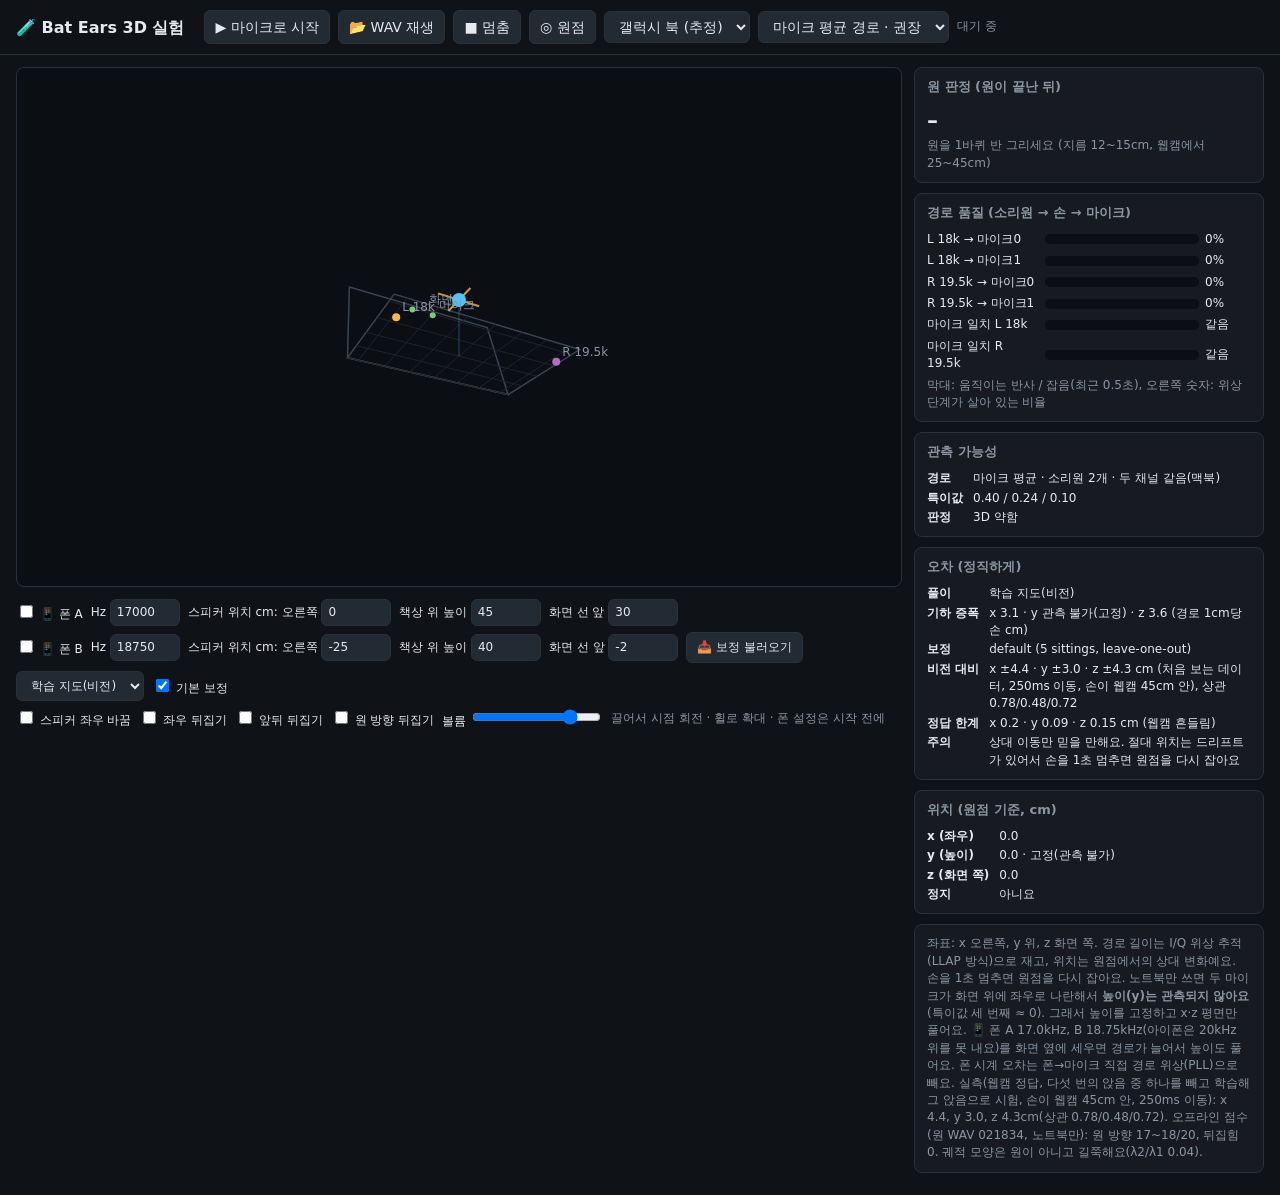
==== commit eb040b6b: "Hologram follows the hand better: tones at the teach level, faster filter, 🔍 diagnosis, ⏺ recording " ====
--- a/web/3d.html
+++ b/web/3d.html
@@ -72,7 +72,7 @@
       <label><input type="checkbox" id="flipX"> 좌우 뒤집기</label>
       <label><input type="checkbox" id="flipZ"> 앞뒤 뒤집기</label>
       <label><input type="checkbox" id="flipDir"> 원 방향 뒤집기</label>
-      <label>볼륨 <input type="range" id="vol" min="0" max="1" step="0.05" value="0.5"></label>
+      <label title="1.2 = 채널당 0.6, 보정을 학습할 때(teach)와 같은 크기">볼륨 <input type="range" id="vol" min="0" max="1.5" step="0.05" value="1.2"></label>
       <span class="note">끌어서 시점 회전 · 휠로 확대 · 폰 설정은 시작 전에</span>
     </div>
   </div>
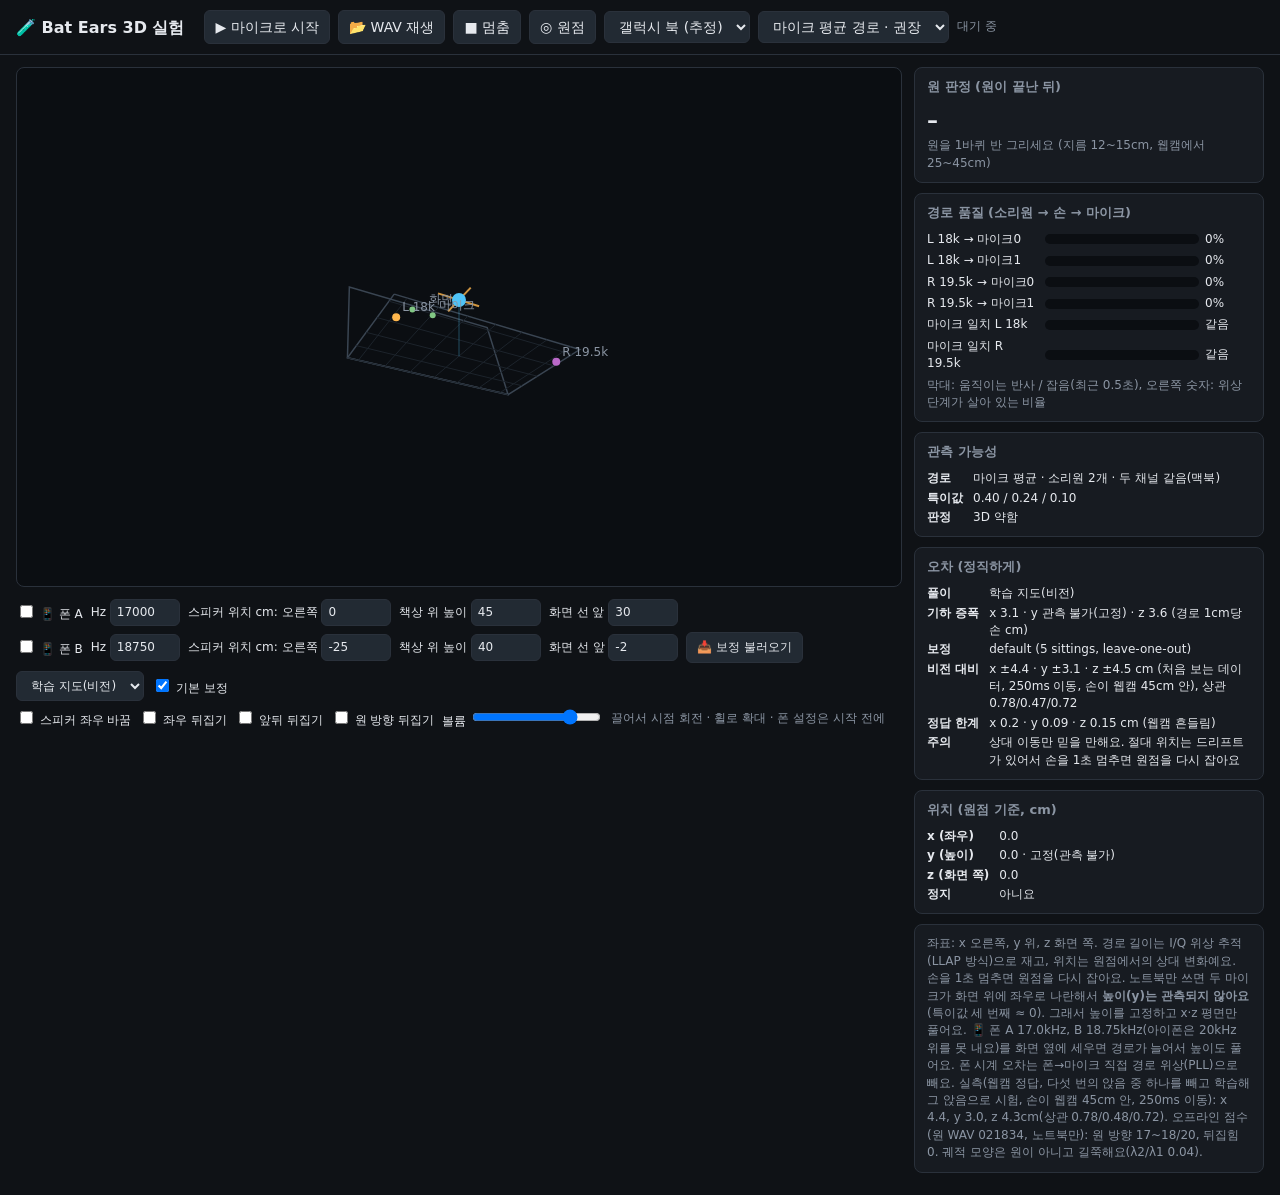
==== commit e8d01be2: "Motion size modes (bravo): the 3D map now draws motion closer to its true size by default A least-sq" ====
--- a/web/3d.html
+++ b/web/3d.html
@@ -228,7 +228,7 @@
 let calib = null, calibInUse = null;   // teach_fit.js output (📥): fitted source per stream, mics, learned maps, held-out errors vs vision
 // built-in calibration for the Galaxy Book (laptop only): learned on five webcam-taught sittings (035336, 040340,
 // 040721, 043301, 044652); its error is leave-one-sitting-out (trained on four, scored on the fifth). Used when nothing is loaded.
-const DEFAULT_CALIB = { galaxy: {"v":1,"session":"default (5 sittings, leave-one-out)","winMs":250,"nearM":0.45,"cam":{"mirror":false,"tilt":0,"hfov":78},"lagMs":0,"mics":[[0.025,0.19,0.1],[-0.025,0.19,0.1]],"paths":[{"key":"18k","hz":18000,"ch":0,"pll":false,"pos":[-0.3221,-0.0389,-0.0986],"gain":0.18,"r2":0.592},{"key":"18k","hz":18000,"ch":1,"pll":false,"pos":[-0.2247,-0.0824,-0.0623],"gain":0.178,"r2":0.657},{"key":"19.5k","hz":19500,"ch":0,"pll":false,"pos":[0.1865,-0.0093,0.0172],"gain":0.215,"r2":0.683},{"key":"19.5k","hz":19500,"ch":1,"pll":false,"pos":[0.3623,0.1147,-0.0174],"gain":0.226,"r2":0.761}],"learned":{"laptop":{"idx":[0,1,2,3],"W":[[0.856259,0.93255,-0.706279,-0.985171,-0.000048],[0.122328,0.15398,0.199745,0.128281,0.002188],[-0.295803,-0.434315,-0.435055,-0.50236,-0.001569]]},"all":null},"errors":{"learned, laptop only":{"rms":[4.42,2.99,4.33],"motion":[6.96,3.4,6.25],"corr":[0.78,0.48,0.72]}},"truthFloorCm":[0.2,0.09,0.15],"note":"Galaxy Book 61f5, 서진, hand 25-45 cm from the webcam; error = leave-one-sitting-out over 20261115_035336, 20261115_040340, 20261115_040721, 20261115_043301, 20261115_044652"} };
+const DEFAULT_CALIB = { galaxy: {"v":1,"session":"default (5 sittings, leave-one-out)","winMs":250,"nearM":0.45,"cam":{"mirror":false,"tilt":0,"hfov":78},"lagMs":0,"mics":[[0.025,0.19,0.1],[-0.025,0.19,0.1]],"paths":[{"key":"18k","hz":18000,"ch":0,"pll":false,"pos":[-0.3221,-0.0389,-0.0986],"gain":0.18,"r2":0.592},{"key":"18k","hz":18000,"ch":1,"pll":false,"pos":[-0.2247,-0.0824,-0.0623],"gain":0.178,"r2":0.657},{"key":"19.5k","hz":19500,"ch":0,"pll":false,"pos":[0.1865,-0.0093,0.0172],"gain":0.215,"r2":0.683},{"key":"19.5k","hz":19500,"ch":1,"pll":false,"pos":[0.3623,0.1147,-0.0174],"gain":0.226,"r2":0.761}],"learned":{"laptop":{"idx":[0,1,2,3],"W":[[0.856259,0.93255,-0.706279,-0.985171,-0.000048],[0.122328,0.15398,0.199745,0.128281,0.002188],[-0.295803,-0.434315,-0.435055,-0.50236,-0.001569]]},"all":null},"errors":{"learned, laptop only":{"rms":[4.42,2.99,4.33],"motion":[6.96,3.4,6.25],"corr":[0.78,0.48,0.72]}},"truthFloorCm":[0.2,0.09,0.15],"note":"Galaxy Book 61f5, 서진, hand 25-45 cm from the webcam; error = leave-one-sitting-out over 20261115_035336, 20261115_040340, 20261115_040721, 20261115_043301, 20261115_044652","amp":{"method":"leave-one-sitting-out over 5 sittings, scale estimated without the held-out sitting","corr":[0.78,0.47,0.72],"motion":[6.96,3.4,6.25],"modes":{"mse":{"k":[1,1,1],"rms":[4.42,2.99,4.33],"size":[0.7,0.47,0.72]},"half":{"k":[1.2,1.46,1.17],"rms":[4.42,3.08,4.45],"size":[0.85,0.69,0.86]},"matched":{"k":[1.44,2.12,1.38],"rms":[4.75,3.51,4.81],"size":[1.03,1.01,1.03]}}}} };
 function readCfg() {
   const G0 = GEOMS[$('geom').value], swap = $('swapLR').checked;
   const G = swap ? { ...G0, SL: G0.SR, SR: G0.SL } : G0;   // stream 0 (18 kHz) comes from G.SL
@@ -267,10 +267,14 @@
   const L = cal && cfg.model === 'learned' ? (phone ? cal.learned.all : cal.learned.laptop) : null;
   if (cal) calibInUse = cal;
   const meas = useAvg ? (D) => Array.from({ length: T }, (_, t) => (D[2 * t] + D[2 * t + 1]) / 2) : (D) => D.slice(0, 2 * T);
-  const solve = L ? (D) => H0.map((h, i) => h + L.idx.reduce((s, p, n) => s + L.W[i][n] * D[p], 0))
+  // size scale after the learned map (same as bat3d.js, default 'half'): a least-squares map draws motion at
+  // (correlation) x its true size; 'half' = sqrt correction, almost no error cost (leave-one-out table in the calibration)
+  const ampMode = cal && cal.amp && cal.amp.modes.half ? 'half' : null, kAmp = ampMode ? cal.amp.modes[ampMode].k : [1, 1, 1];
+  const solve = L ? (D) => H0.map((h, i) => h + kAmp[i] * L.idx.reduce((s, p, n) => s + L.W[i][n] * D[p], 0))
     : (D) => { const m = meas(D); return H0.map((h, i) => h + K[i].reduce((s, v, n) => s + v * m[n], 0)); };
   const errKey = cal ? Object.keys(cal.errors).find((k) => k.startsWith(L ? 'learned' : 'physics') && (phone ? /phone/.test(k) : /laptop only/.test(k))) : null;
-  solver = { G, T, K, sv, gain, phone, cal: !!cal, learned: !!L, err: errKey ? cal.errors[errKey] : null, errName: errKey, solve, calName: cal ? cal.session : null };
+  const errA = L && ampMode ? { rms: cal.amp.modes[ampMode].rms, motion: cal.amp.motion, corr: cal.amp.corr } : null;
+  solver = { G, T, K, sv, gain, phone, cal: !!cal, learned: !!L, err: errA || (errKey ? cal.errors[errKey] : null), errName: errKey, solve, calName: cal ? cal.session : null };
   buildBars(); renderObs();
 }
 
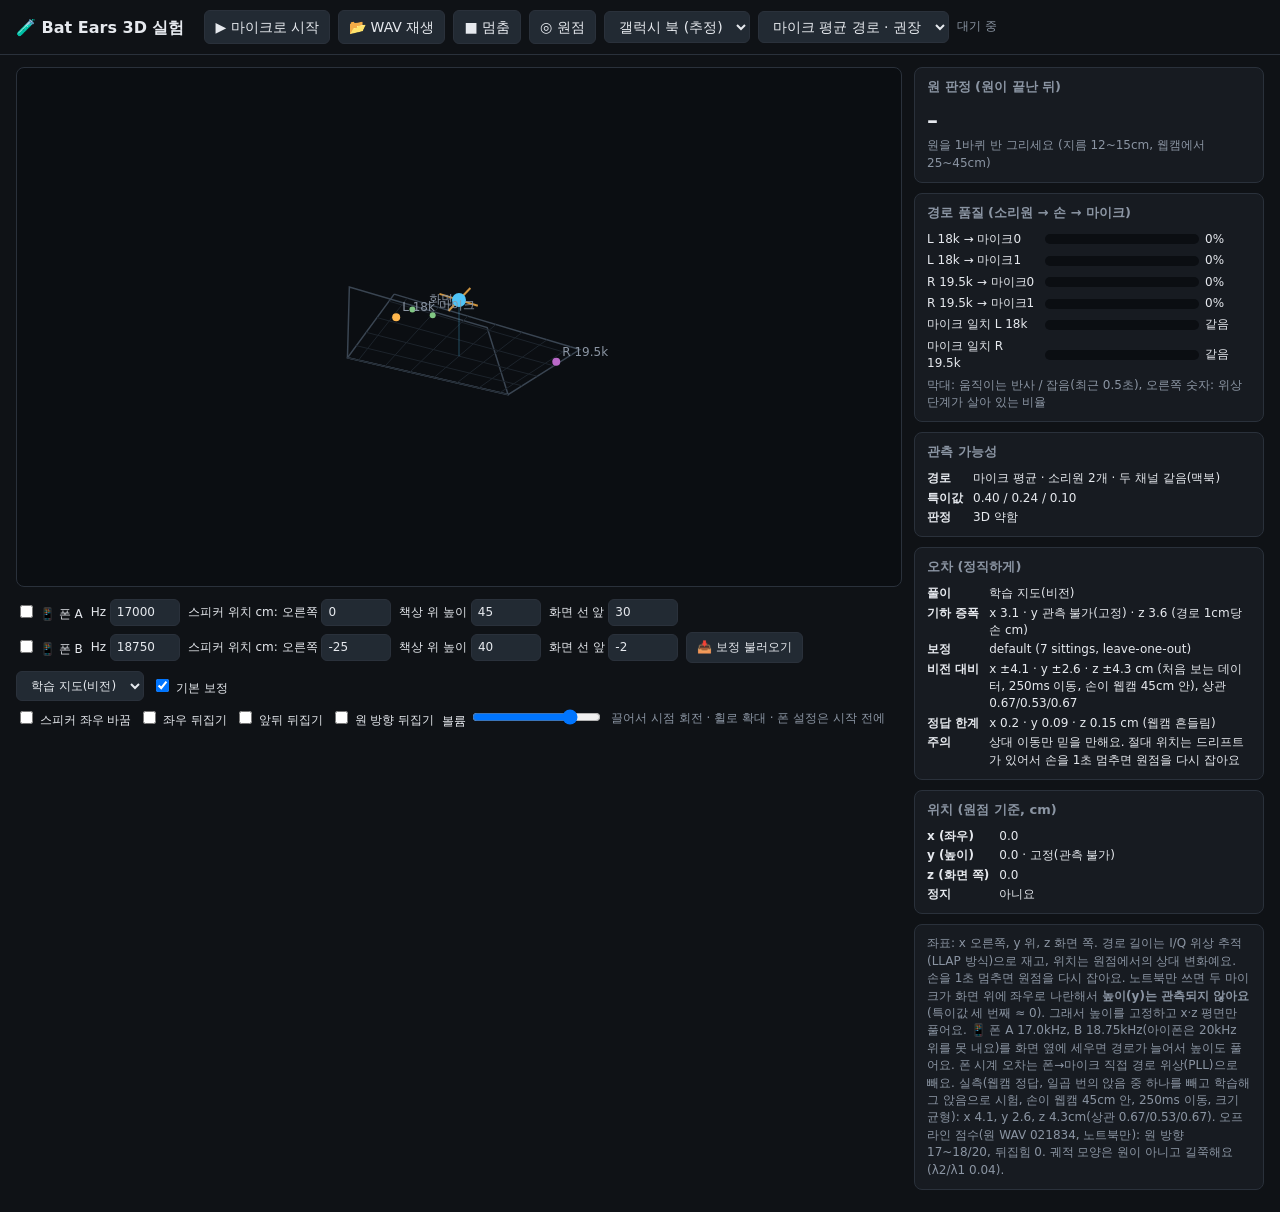
==== commit 27180f53: "3D engine calibrated on 7 sittings; teach.html can keep the raw webcam video locally - bat3d.js / 3d" ====
--- a/web/3d.html
+++ b/web/3d.html
@@ -103,7 +103,7 @@
       좌표: x 오른쪽, y 위, z 화면 쪽. 경로 길이는 I/Q 위상 추적(LLAP 방식)으로 재고, 위치는 원점에서의 상대 변화예요. 손을 1초 멈추면 원점을 다시 잡아요.
       노트북만 쓰면 두 마이크가 화면 위에 좌우로 나란해서 <b>높이(y)는 관측되지 않아요</b>(특이값 세 번째 ≈ 0). 그래서 높이를 고정하고 x·z 평면만 풀어요.
       📱 폰 A 17.0kHz, B 18.75kHz(아이폰은 20kHz 위를 못 내요)를 화면 옆에 세우면 경로가 늘어서 높이도 풀어요. 폰 시계 오차는 폰→마이크 직접 경로 위상(PLL)으로 빼요.
-      실측(웹캠 정답, 다섯 번의 앉음 중 하나를 빼고 학습해 그 앉음으로 시험, 손이 웹캠 45cm 안, 250ms 이동): x 4.4, y 3.0, z 4.3cm(상관 0.78/0.48/0.72).
+      실측(웹캠 정답, 일곱 번의 앉음 중 하나를 빼고 학습해 그 앉음으로 시험, 손이 웹캠 45cm 안, 250ms 이동, 크기 균형): x 4.1, y 2.6, z 4.3cm(상관 0.67/0.53/0.67).
       오프라인 점수(원 WAV 021834, 노트북만): 원 방향 17~18/20, 뒤집힘 0. 궤적 모양은 원이 아니고 길쭉해요(λ2/λ1 0.04).
     </div>
   </div>
@@ -226,9 +226,9 @@
 // phone speaker position from the page fields (cm): right of the laptop centre, height above the desk, in front of the screen line
 const phonePos = (x, h, zf) => [Number(x) / 100, Number(h) / 100 - 0.015, 0.10 - Number(zf) / 100];
 let calib = null, calibInUse = null;   // teach_fit.js output (📥): fitted source per stream, mics, learned maps, held-out errors vs vision
-// built-in calibration for the Galaxy Book (laptop only): learned on five webcam-taught sittings (035336, 040340,
+// built-in calibration for the Galaxy Book (laptop only): learned on 7 webcam-taught sittings (035336, 040340,
 // 040721, 043301, 044652); its error is leave-one-sitting-out (trained on four, scored on the fifth). Used when nothing is loaded.
-const DEFAULT_CALIB = { galaxy: {"v":1,"session":"default (5 sittings, leave-one-out)","winMs":250,"nearM":0.45,"cam":{"mirror":false,"tilt":0,"hfov":78},"lagMs":0,"mics":[[0.025,0.19,0.1],[-0.025,0.19,0.1]],"paths":[{"key":"18k","hz":18000,"ch":0,"pll":false,"pos":[-0.3221,-0.0389,-0.0986],"gain":0.18,"r2":0.592},{"key":"18k","hz":18000,"ch":1,"pll":false,"pos":[-0.2247,-0.0824,-0.0623],"gain":0.178,"r2":0.657},{"key":"19.5k","hz":19500,"ch":0,"pll":false,"pos":[0.1865,-0.0093,0.0172],"gain":0.215,"r2":0.683},{"key":"19.5k","hz":19500,"ch":1,"pll":false,"pos":[0.3623,0.1147,-0.0174],"gain":0.226,"r2":0.761}],"learned":{"laptop":{"idx":[0,1,2,3],"W":[[0.856259,0.93255,-0.706279,-0.985171,-0.000048],[0.122328,0.15398,0.199745,0.128281,0.002188],[-0.295803,-0.434315,-0.435055,-0.50236,-0.001569]]},"all":null},"errors":{"learned, laptop only":{"rms":[4.42,2.99,4.33],"motion":[6.96,3.4,6.25],"corr":[0.78,0.48,0.72]}},"truthFloorCm":[0.2,0.09,0.15],"note":"Galaxy Book 61f5, 서진, hand 25-45 cm from the webcam; error = leave-one-sitting-out over 20261115_035336, 20261115_040340, 20261115_040721, 20261115_043301, 20261115_044652","amp":{"method":"leave-one-sitting-out over 5 sittings, scale estimated without the held-out sitting","corr":[0.78,0.47,0.72],"motion":[6.96,3.4,6.25],"modes":{"mse":{"k":[1,1,1],"rms":[4.42,2.99,4.33],"size":[0.7,0.47,0.72]},"half":{"k":[1.2,1.46,1.17],"rms":[4.42,3.08,4.45],"size":[0.85,0.69,0.86]},"matched":{"k":[1.44,2.12,1.38],"rms":[4.75,3.51,4.81],"size":[1.03,1.01,1.03]}}}} };
+const DEFAULT_CALIB = { galaxy: {"v":1,"session":"default (7 sittings, leave-one-out)","winMs":250,"nearM":0.45,"cam":{"mirror":false,"tilt":0,"hfov":78},"lagMs":0,"mics":[[0.025,0.19,0.1],[-0.025,0.19,0.1]],"paths":[{"key":"18k","hz":18000,"ch":0,"pll":false,"pos":[-0.3221,-0.0389,-0.0986],"gain":0.18,"r2":0.592},{"key":"18k","hz":18000,"ch":1,"pll":false,"pos":[-0.2247,-0.0824,-0.0623],"gain":0.178,"r2":0.657},{"key":"19.5k","hz":19500,"ch":0,"pll":false,"pos":[0.1865,-0.0093,0.0172],"gain":0.215,"r2":0.683},{"key":"19.5k","hz":19500,"ch":1,"pll":false,"pos":[0.3623,0.1147,-0.0174],"gain":0.226,"r2":0.761}],"learned":{"laptop":{"idx":[0,1,2,3],"W":[[0.82648,0.755361,-0.455314,-0.793856,0.000382],[0.141591,0.146009,0.213563,0.173146,0.000928],[-0.222529,-0.38697,-0.402846,-0.581152,-0.000143]]},"all":null},"errors":{"learned, laptop only":{"rms":[4.13,2.52,4.24],"motion":[5.49,2.98,5.74],"corr":[0.67,0.53,0.67]}},"truthFloorCm":[0.2,0.09,0.15],"note":"Galaxy Book 61f5, 서진, hand 25-45 cm from the webcam; error = leave-one-sitting-out over 20261115_035336, 20261115_040340, 20261115_040721, 20261115_043301, 20261115_044652, 20261115_082736, 20261115_090503","amp":{"method":"leave-one-sitting-out over 7 sittings, scale estimated without the held-out sitting","corr":[0.67,0.53,0.67],"motion":[5.49,2.98,5.74],"modes":{"mse":{"k":[1,1,1],"rms":[4.13,2.52,4.24],"size":[0.57,0.52,0.66]},"half":{"k":[1.325,1.391,1.235],"rms":[4.13,2.58,4.32],"size":[0.76,0.72,0.81]},"matched":{"k":[1.756,1.935,1.526],"rms":[4.53,2.89,4.66],"size":[1.01,1,1.01]}}}} };
 function readCfg() {
   const G0 = GEOMS[$('geom').value], swap = $('swapLR').checked;
   const G = swap ? { ...G0, SL: G0.SR, SR: G0.SL } : G0;   // stream 0 (18 kHz) comes from G.SL
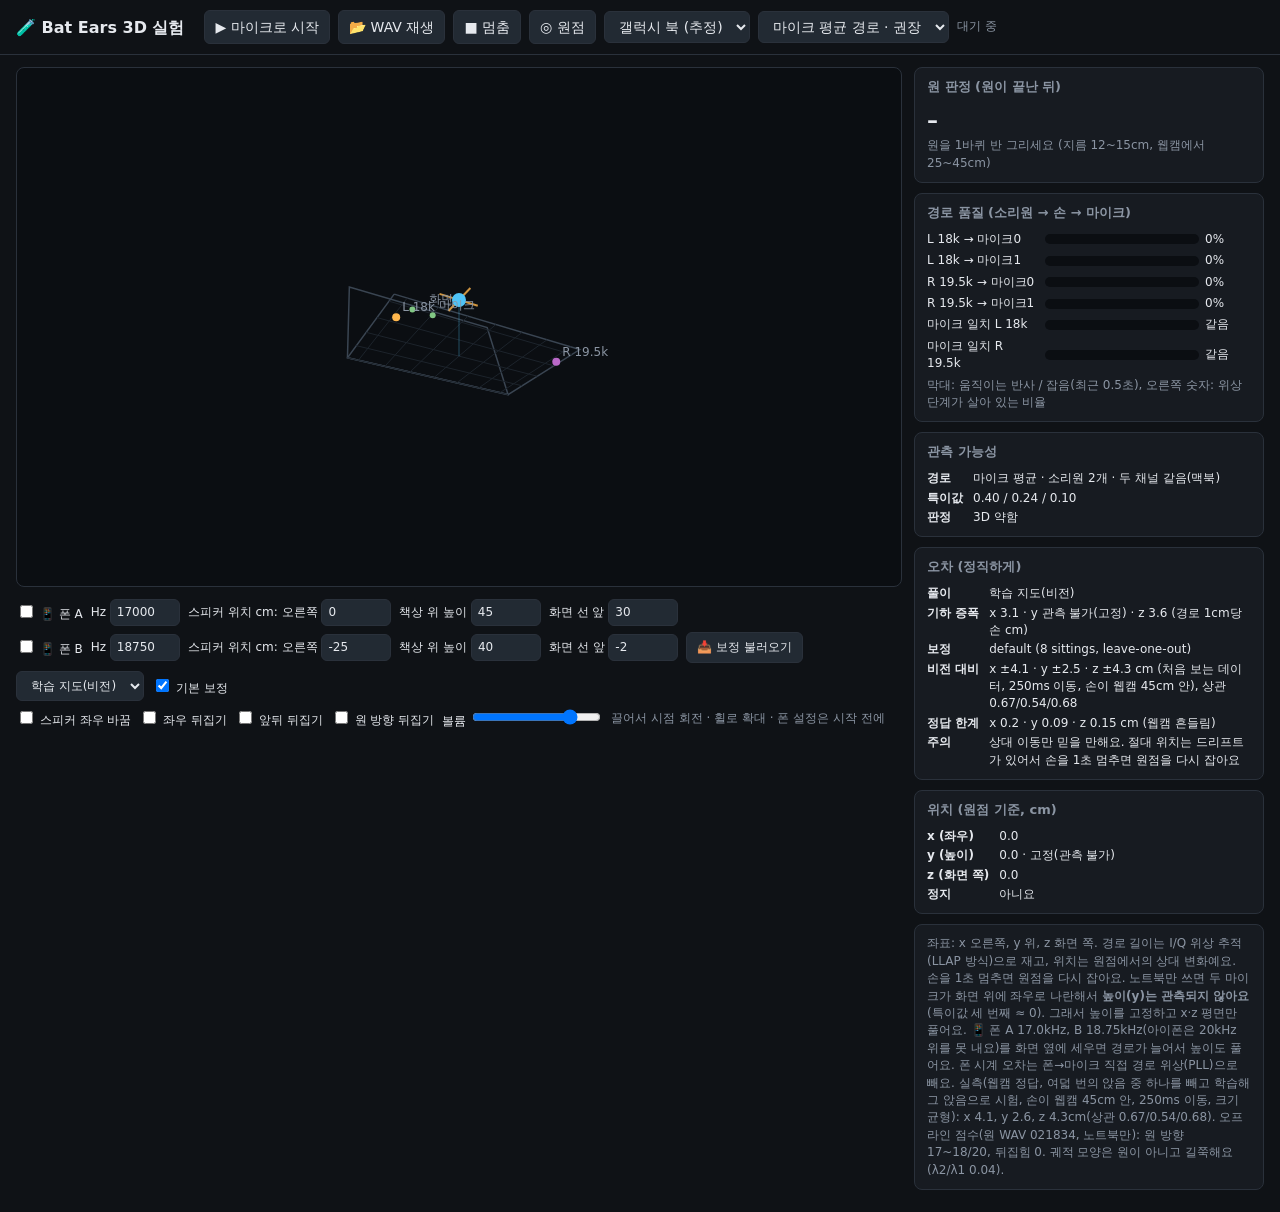
==== commit cdb2c501: "3D engine on 8 sittings; hologram first-screen card and plain mic-failure messages - bat3d.js / 3d.h" ====
--- a/web/3d.html
+++ b/web/3d.html
@@ -103,7 +103,7 @@
       좌표: x 오른쪽, y 위, z 화면 쪽. 경로 길이는 I/Q 위상 추적(LLAP 방식)으로 재고, 위치는 원점에서의 상대 변화예요. 손을 1초 멈추면 원점을 다시 잡아요.
       노트북만 쓰면 두 마이크가 화면 위에 좌우로 나란해서 <b>높이(y)는 관측되지 않아요</b>(특이값 세 번째 ≈ 0). 그래서 높이를 고정하고 x·z 평면만 풀어요.
       📱 폰 A 17.0kHz, B 18.75kHz(아이폰은 20kHz 위를 못 내요)를 화면 옆에 세우면 경로가 늘어서 높이도 풀어요. 폰 시계 오차는 폰→마이크 직접 경로 위상(PLL)으로 빼요.
-      실측(웹캠 정답, 일곱 번의 앉음 중 하나를 빼고 학습해 그 앉음으로 시험, 손이 웹캠 45cm 안, 250ms 이동, 크기 균형): x 4.1, y 2.6, z 4.3cm(상관 0.67/0.53/0.67).
+      실측(웹캠 정답, 여덟 번의 앉음 중 하나를 빼고 학습해 그 앉음으로 시험, 손이 웹캠 45cm 안, 250ms 이동, 크기 균형): x 4.1, y 2.6, z 4.3cm(상관 0.67/0.54/0.68).
       오프라인 점수(원 WAV 021834, 노트북만): 원 방향 17~18/20, 뒤집힘 0. 궤적 모양은 원이 아니고 길쭉해요(λ2/λ1 0.04).
     </div>
   </div>
@@ -226,9 +226,9 @@
 // phone speaker position from the page fields (cm): right of the laptop centre, height above the desk, in front of the screen line
 const phonePos = (x, h, zf) => [Number(x) / 100, Number(h) / 100 - 0.015, 0.10 - Number(zf) / 100];
 let calib = null, calibInUse = null;   // teach_fit.js output (📥): fitted source per stream, mics, learned maps, held-out errors vs vision
-// built-in calibration for the Galaxy Book (laptop only): learned on 7 webcam-taught sittings (035336, 040340,
+// built-in calibration for the Galaxy Book (laptop only): learned on 8 webcam-taught sittings (035336, 040340,
 // 040721, 043301, 044652); its error is leave-one-sitting-out (trained on four, scored on the fifth). Used when nothing is loaded.
-const DEFAULT_CALIB = { galaxy: {"v":1,"session":"default (7 sittings, leave-one-out)","winMs":250,"nearM":0.45,"cam":{"mirror":false,"tilt":0,"hfov":78},"lagMs":0,"mics":[[0.025,0.19,0.1],[-0.025,0.19,0.1]],"paths":[{"key":"18k","hz":18000,"ch":0,"pll":false,"pos":[-0.3221,-0.0389,-0.0986],"gain":0.18,"r2":0.592},{"key":"18k","hz":18000,"ch":1,"pll":false,"pos":[-0.2247,-0.0824,-0.0623],"gain":0.178,"r2":0.657},{"key":"19.5k","hz":19500,"ch":0,"pll":false,"pos":[0.1865,-0.0093,0.0172],"gain":0.215,"r2":0.683},{"key":"19.5k","hz":19500,"ch":1,"pll":false,"pos":[0.3623,0.1147,-0.0174],"gain":0.226,"r2":0.761}],"learned":{"laptop":{"idx":[0,1,2,3],"W":[[0.82648,0.755361,-0.455314,-0.793856,0.000382],[0.141591,0.146009,0.213563,0.173146,0.000928],[-0.222529,-0.38697,-0.402846,-0.581152,-0.000143]]},"all":null},"errors":{"learned, laptop only":{"rms":[4.13,2.52,4.24],"motion":[5.49,2.98,5.74],"corr":[0.67,0.53,0.67]}},"truthFloorCm":[0.2,0.09,0.15],"note":"Galaxy Book 61f5, 서진, hand 25-45 cm from the webcam; error = leave-one-sitting-out over 20261115_035336, 20261115_040340, 20261115_040721, 20261115_043301, 20261115_044652, 20261115_082736, 20261115_090503","amp":{"method":"leave-one-sitting-out over 7 sittings, scale estimated without the held-out sitting","corr":[0.67,0.53,0.67],"motion":[5.49,2.98,5.74],"modes":{"mse":{"k":[1,1,1],"rms":[4.13,2.52,4.24],"size":[0.57,0.52,0.66]},"half":{"k":[1.325,1.391,1.235],"rms":[4.13,2.58,4.32],"size":[0.76,0.72,0.81]},"matched":{"k":[1.756,1.935,1.526],"rms":[4.53,2.89,4.66],"size":[1.01,1,1.01]}}}} };
+const DEFAULT_CALIB = { galaxy: {"v":1,"session":"default (8 sittings, leave-one-out)","winMs":250,"nearM":0.45,"cam":{"mirror":false,"tilt":0,"hfov":78},"lagMs":0,"mics":[[0.025,0.19,0.1],[-0.025,0.19,0.1]],"paths":[{"key":"18k","hz":18000,"ch":0,"pll":false,"pos":[-0.3221,-0.0389,-0.0986],"gain":0.18,"r2":0.592},{"key":"18k","hz":18000,"ch":1,"pll":false,"pos":[-0.2247,-0.0824,-0.0623],"gain":0.178,"r2":0.657},{"key":"19.5k","hz":19500,"ch":0,"pll":false,"pos":[0.1865,-0.0093,0.0172],"gain":0.215,"r2":0.683},{"key":"19.5k","hz":19500,"ch":1,"pll":false,"pos":[0.3623,0.1147,-0.0174],"gain":0.226,"r2":0.761}],"learned":{"laptop":{"idx":[0,1,2,3],"W":[[0.828906,0.747667,-0.438365,-0.799668,0.000305],[0.139714,0.145594,0.209786,0.169774,0.000963],[-0.232607,-0.379014,-0.423202,-0.580725,0.000095]]},"all":null},"errors":{"learned, laptop only":{"rms":[4.12,2.49,4.24],"motion":[5.48,2.95,5.81],"corr":[0.67,0.54,0.68]}},"truthFloorCm":[0.2,0.09,0.15],"note":"Galaxy Book 61f5, 서진, hand 25-45 cm from the webcam; error = leave-one-sitting-out over 20261115_035336, 20261115_040340, 20261115_040721, 20261115_043301, 20261115_044652, 20261115_082736, 20261115_090503, 20261115_092315","amp":{"method":"leave-one-sitting-out over 8 sittings, scale estimated without the held-out sitting","corr":[0.67,0.54,0.68],"motion":[5.48,2.95,5.81],"modes":{"mse":{"k":[1,1,1],"rms":[4.12,2.49,4.24],"size":[0.57,0.52,0.66]},"half":{"k":[1.327,1.388,1.227],"rms":[4.12,2.55,4.32],"size":[0.76,0.72,0.82]},"matched":{"k":[1.762,1.925,1.505],"rms":[4.51,2.85,4.65],"size":[1.01,1,1]}}}} };
 function readCfg() {
   const G0 = GEOMS[$('geom').value], swap = $('swapLR').checked;
   const G = swap ? { ...G0, SL: G0.SR, SR: G0.SL } : G0;   // stream 0 (18 kHz) comes from G.SL
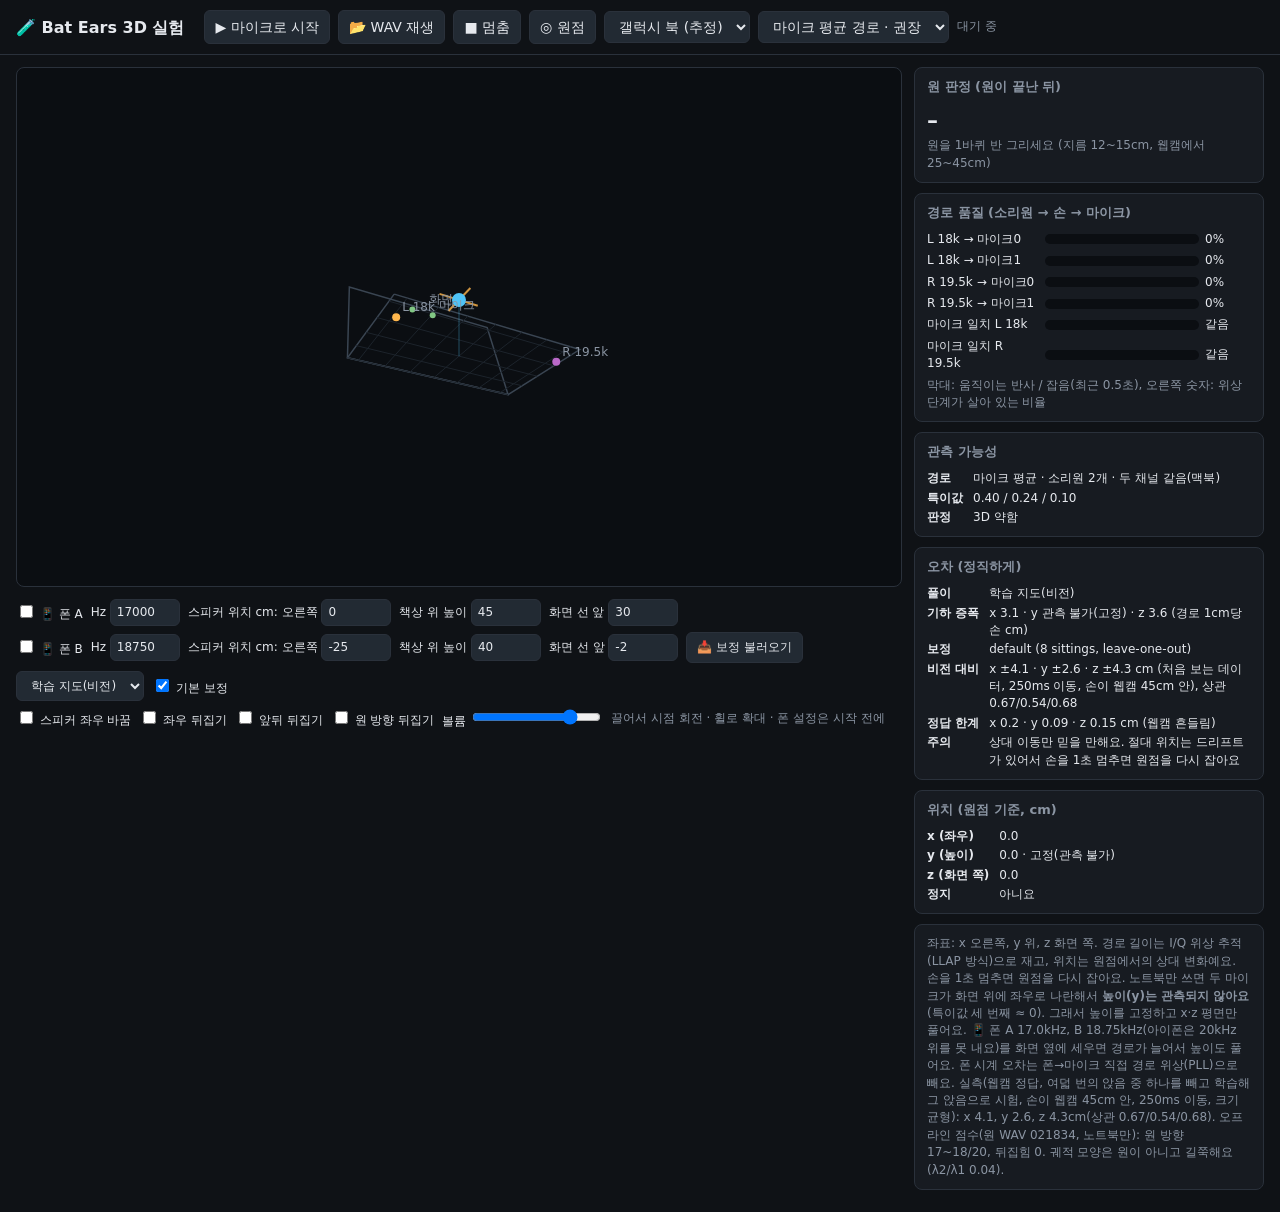
==== commit b20b82d4: "3d.html v14 (bravo): error panel rounds half-up, so it shows y ±2.6 like the hologram Only the displ" ====
--- a/web/3d.html
+++ b/web/3d.html
@@ -462,7 +462,8 @@
   const g = solver.gain, hy = !solver.phone;
   let h = `<b>풀이</b><span>${solver.learned ? '학습 지도(비전)' : solver.cal ? '물리 · 보정된 기하' : '물리 · 추정 기하'}</span>`;
   h += `<b>기하 증폭</b><span>x ${g[0].toFixed(1)} · y ${hy ? '관측 불가(고정)' : g[1].toFixed(1)} · z ${g[2].toFixed(1)} (경로 1cm당 손 cm)</span>`;
-  if (solver.err) { const e = solver.err, cu = calibInUse; h += `<b>보정</b><span>${solver.calName}</span><b>비전 대비</b><span>x ±${e.rms[0].toFixed(1)} · y ±${e.rms[1].toFixed(1)} · z ±${e.rms[2].toFixed(1)} cm (처음 보는 데이터, ${cu.winMs}ms 이동, 손이 웹캠 ${Math.round(100 * (cu.nearM || 0.45))}cm 안), 상관 ${e.corr.map((v) => v.toFixed(2)).join('/')}</span>`; if (cu.truthFloorCm) h += `<b>정답 한계</b><span>x ${cu.truthFloorCm[0]} · y ${cu.truthFloorCm[1]} · z ${cu.truthFloorCm[2]} cm (웹캠 흔들림)</span>`; }
+  if (solver.err) { const e = solver.err, cu = calibInUse; const r1 = (v) => (Math.round(v * 10 + 1e-9) / 10).toFixed(1);   // 2.55 -> 2.6 (toFixed alone gives 2.5)
+    h += `<b>보정</b><span>${solver.calName}</span><b>비전 대비</b><span>x ±${r1(e.rms[0])} · y ±${r1(e.rms[1])} · z ±${r1(e.rms[2])} cm (처음 보는 데이터, ${cu.winMs}ms 이동, 손이 웹캠 ${Math.round(100 * (cu.nearM || 0.45))}cm 안), 상관 ${e.corr.map((v) => v.toFixed(2)).join('/')}</span>`; if (cu.truthFloorCm) h += `<b>정답 한계</b><span>x ${cu.truthFloorCm[0]} · y ${cu.truthFloorCm[1]} · z ${cu.truthFloorCm[2]} cm (웹캠 흔들림)</span>`; }
   else h += `<b>비전 대비</b><span>미확인 · 📥 보정 파일을 불러오면 표시해요</span>`;
   h += `<b>주의</b><span>상대 이동만 믿을 만해요. 절대 위치는 드리프트가 있어서 손을 1초 멈추면 원점을 다시 잡아요</span>`;
   $('err').innerHTML = h;
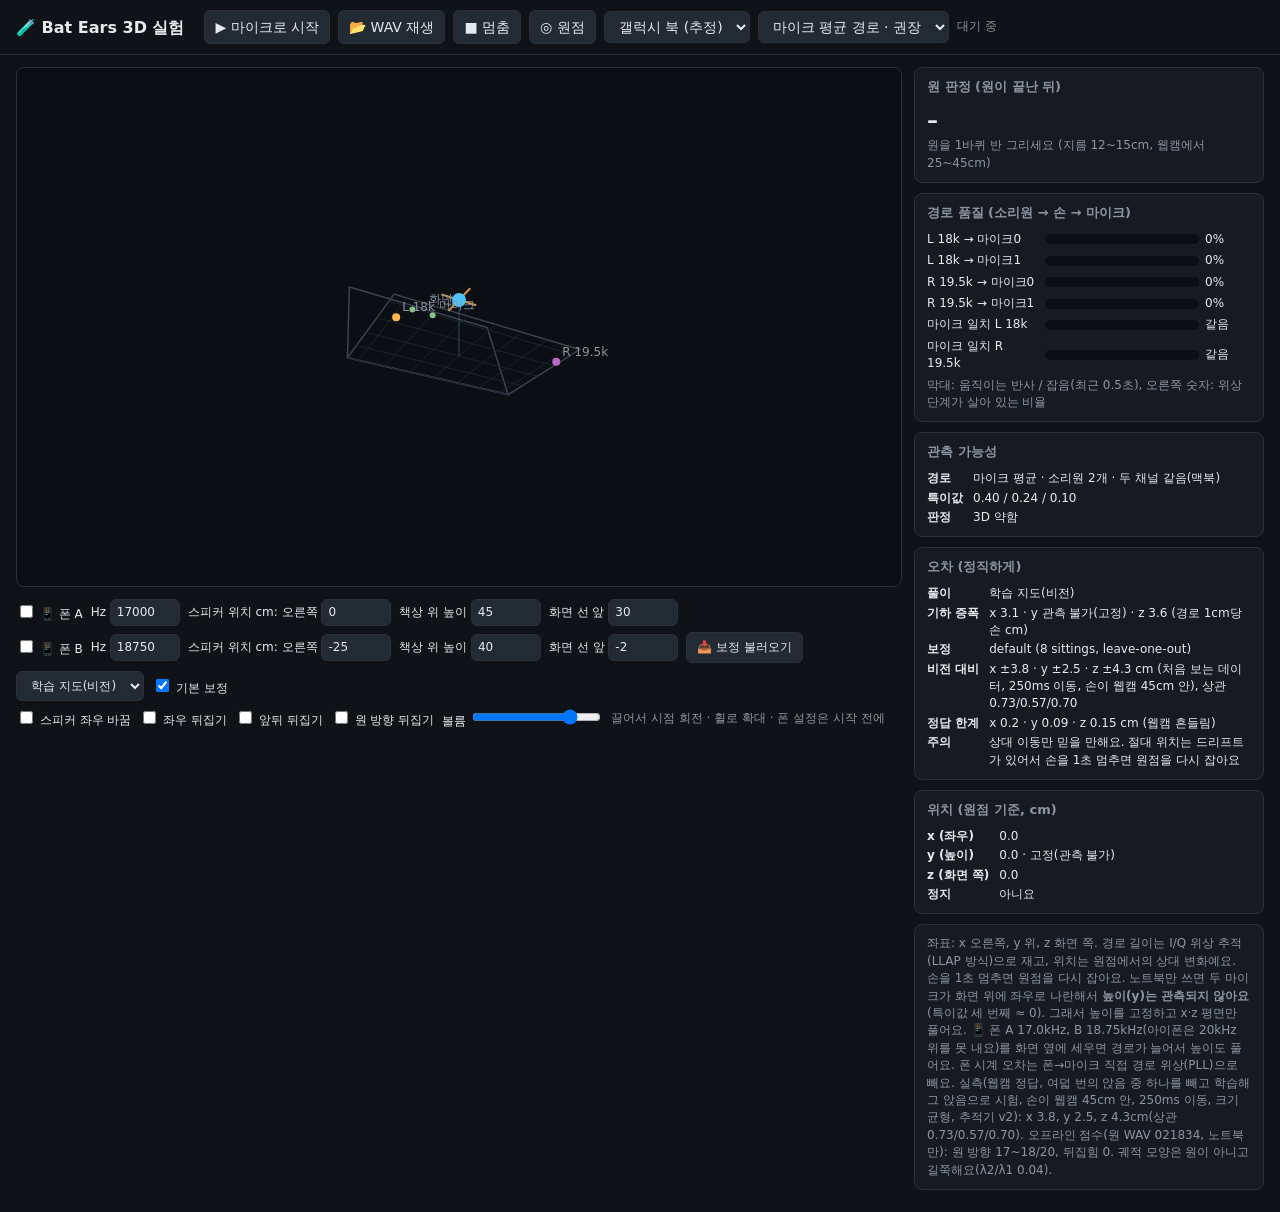
==== commit d93932c5: "3D engine v15 (more accurate); hologram: 2 s spring, out-of-zone cue, three.js bundled - bat3d.js / " ====
--- a/web/3d.html
+++ b/web/3d.html
@@ -103,7 +103,7 @@
       좌표: x 오른쪽, y 위, z 화면 쪽. 경로 길이는 I/Q 위상 추적(LLAP 방식)으로 재고, 위치는 원점에서의 상대 변화예요. 손을 1초 멈추면 원점을 다시 잡아요.
       노트북만 쓰면 두 마이크가 화면 위에 좌우로 나란해서 <b>높이(y)는 관측되지 않아요</b>(특이값 세 번째 ≈ 0). 그래서 높이를 고정하고 x·z 평면만 풀어요.
       📱 폰 A 17.0kHz, B 18.75kHz(아이폰은 20kHz 위를 못 내요)를 화면 옆에 세우면 경로가 늘어서 높이도 풀어요. 폰 시계 오차는 폰→마이크 직접 경로 위상(PLL)으로 빼요.
-      실측(웹캠 정답, 여덟 번의 앉음 중 하나를 빼고 학습해 그 앉음으로 시험, 손이 웹캠 45cm 안, 250ms 이동, 크기 균형): x 4.1, y 2.6, z 4.3cm(상관 0.67/0.54/0.68).
+      실측(웹캠 정답, 여덟 번의 앉음 중 하나를 빼고 학습해 그 앉음으로 시험, 손이 웹캠 45cm 안, 250ms 이동, 크기 균형, 추적기 v2): x 3.8, y 2.5, z 4.3cm(상관 0.73/0.57/0.70).
       오프라인 점수(원 WAV 021834, 노트북만): 원 방향 17~18/20, 뒤집힘 0. 궤적 모양은 원이 아니고 길쭉해요(λ2/λ1 0.04).
     </div>
   </div>
@@ -119,7 +119,7 @@
     super();
     const p = o.processorOptions || {};
     this.freqs = p.freqs || [18000, 19500]; this.pll = p.pll || this.freqs.map(() => false); this.T = this.freqs.length;
-    this.dec = 48; this.lpHz = 250; this.tauS = 0.25; this.gate = p.gate || 1.5;
+    this.dec = 48; this.lpHz = 250; this.tauS = p.tauS || 0.1; this.gate = p.gate || 1.0;   // v2 tracker (bravo 10:00): gate 1.5 -> 1.0, tau 0.25 -> 0.1 s, unseen-sitting corr +0.06/+0.03/+0.01
     this.rate2 = sampleRate / this.dec; this.lam = this.freqs.map((f) => 343 / f);
     const wn = 2 * Math.PI * (p.bwHz || 0.4), dt = 1 / this.rate2; this.kp = 2 * 0.9 * wn * dt; this.ki = wn * wn * dt * dt;
     this.coef = [0.5412, 1.3066].map((Q) => { const w = 2 * Math.PI * this.lpHz / sampleRate, cw = Math.cos(w), al = Math.sin(w) / (2 * Q), a0 = 1 + al;
@@ -228,7 +228,7 @@
 let calib = null, calibInUse = null;   // teach_fit.js output (📥): fitted source per stream, mics, learned maps, held-out errors vs vision
 // built-in calibration for the Galaxy Book (laptop only): learned on 8 webcam-taught sittings (035336, 040340,
 // 040721, 043301, 044652); its error is leave-one-sitting-out (trained on four, scored on the fifth). Used when nothing is loaded.
-const DEFAULT_CALIB = { galaxy: {"v":1,"session":"default (8 sittings, leave-one-out)","winMs":250,"nearM":0.45,"cam":{"mirror":false,"tilt":0,"hfov":78},"lagMs":0,"mics":[[0.025,0.19,0.1],[-0.025,0.19,0.1]],"paths":[{"key":"18k","hz":18000,"ch":0,"pll":false,"pos":[-0.3221,-0.0389,-0.0986],"gain":0.18,"r2":0.592},{"key":"18k","hz":18000,"ch":1,"pll":false,"pos":[-0.2247,-0.0824,-0.0623],"gain":0.178,"r2":0.657},{"key":"19.5k","hz":19500,"ch":0,"pll":false,"pos":[0.1865,-0.0093,0.0172],"gain":0.215,"r2":0.683},{"key":"19.5k","hz":19500,"ch":1,"pll":false,"pos":[0.3623,0.1147,-0.0174],"gain":0.226,"r2":0.761}],"learned":{"laptop":{"idx":[0,1,2,3],"W":[[0.828906,0.747667,-0.438365,-0.799668,0.000305],[0.139714,0.145594,0.209786,0.169774,0.000963],[-0.232607,-0.379014,-0.423202,-0.580725,0.000095]]},"all":null},"errors":{"learned, laptop only":{"rms":[4.12,2.49,4.24],"motion":[5.48,2.95,5.81],"corr":[0.67,0.54,0.68]}},"truthFloorCm":[0.2,0.09,0.15],"note":"Galaxy Book 61f5, 서진, hand 25-45 cm from the webcam; error = leave-one-sitting-out over 20261115_035336, 20261115_040340, 20261115_040721, 20261115_043301, 20261115_044652, 20261115_082736, 20261115_090503, 20261115_092315","amp":{"method":"leave-one-sitting-out over 8 sittings, scale estimated without the held-out sitting","corr":[0.67,0.54,0.68],"motion":[5.48,2.95,5.81],"modes":{"mse":{"k":[1,1,1],"rms":[4.12,2.49,4.24],"size":[0.57,0.52,0.66]},"half":{"k":[1.327,1.388,1.227],"rms":[4.12,2.55,4.32],"size":[0.76,0.72,0.82]},"matched":{"k":[1.762,1.925,1.505],"rms":[4.51,2.85,4.65],"size":[1.01,1,1]}}}} };
+const DEFAULT_CALIB = { galaxy: {"v":1,"session":"default (8 sittings, leave-one-out)","winMs":250,"nearM":0.45,"cam":{"mirror":false,"tilt":0,"hfov":78},"lagMs":0,"mics":[[0.025,0.19,0.1],[-0.025,0.19,0.1]],"paths":[{"key":"18k","hz":18000,"ch":0,"pll":false,"pos":[-0.3221,-0.0389,-0.0986],"gain":0.18,"r2":0.592},{"key":"18k","hz":18000,"ch":1,"pll":false,"pos":[-0.2247,-0.0824,-0.0623],"gain":0.178,"r2":0.657},{"key":"19.5k","hz":19500,"ch":0,"pll":false,"pos":[0.1865,-0.0093,0.0172],"gain":0.215,"r2":0.683},{"key":"19.5k","hz":19500,"ch":1,"pll":false,"pos":[0.3623,0.1147,-0.0174],"gain":0.226,"r2":0.761}],"learned":{"laptop":{"idx":[0,1,2,3],"W":[[0.707955,0.600407,-0.385781,-0.680277,0.000195],[0.101656,0.128168,0.14253,0.125858,0.001],[-0.163739,-0.281395,-0.309395,-0.410128,0.000068]]},"all":null},"errors":{"learned, laptop only":{"rms":[3.74,2.42,4.18],"motion":[5.48,2.95,5.81],"corr":[0.73,0.57,0.7]}},"truthFloorCm":[0.2,0.09,0.15],"note":"Galaxy Book 61f5, 서진, hand 25-45 cm from the webcam; error = leave-one-sitting-out over 20261115_035336, 20261115_040340, 20261115_040721, 20261115_043301, 20261115_044652, 20261115_082736, 20261115_090503, 20261115_092315","amp":{"method":"leave-one-sitting-out over 8 sittings, scale estimated without the held-out sitting","corr":[0.73,0.57,0.7],"motion":[5.48,2.95,5.81],"modes":{"mse":{"k":[1,1,1],"rms":[3.74,2.42,4.18],"size":[0.68,0.57,0.69]},"half":{"k":[1.217,1.33,1.201],"rms":[3.76,2.48,4.26],"size":[0.83,0.75,0.83]},"matched":{"k":[1.481,1.77,1.442],"rms":[4.04,2.74,4.56],"size":[1.01,1,1]}}}} };
 function readCfg() {
   const G0 = GEOMS[$('geom').value], swap = $('swapLR').checked;
   const G = swap ? { ...G0, SL: G0.SR, SR: G0.SL } : G0;   // stream 0 (18 kHz) comes from G.SL
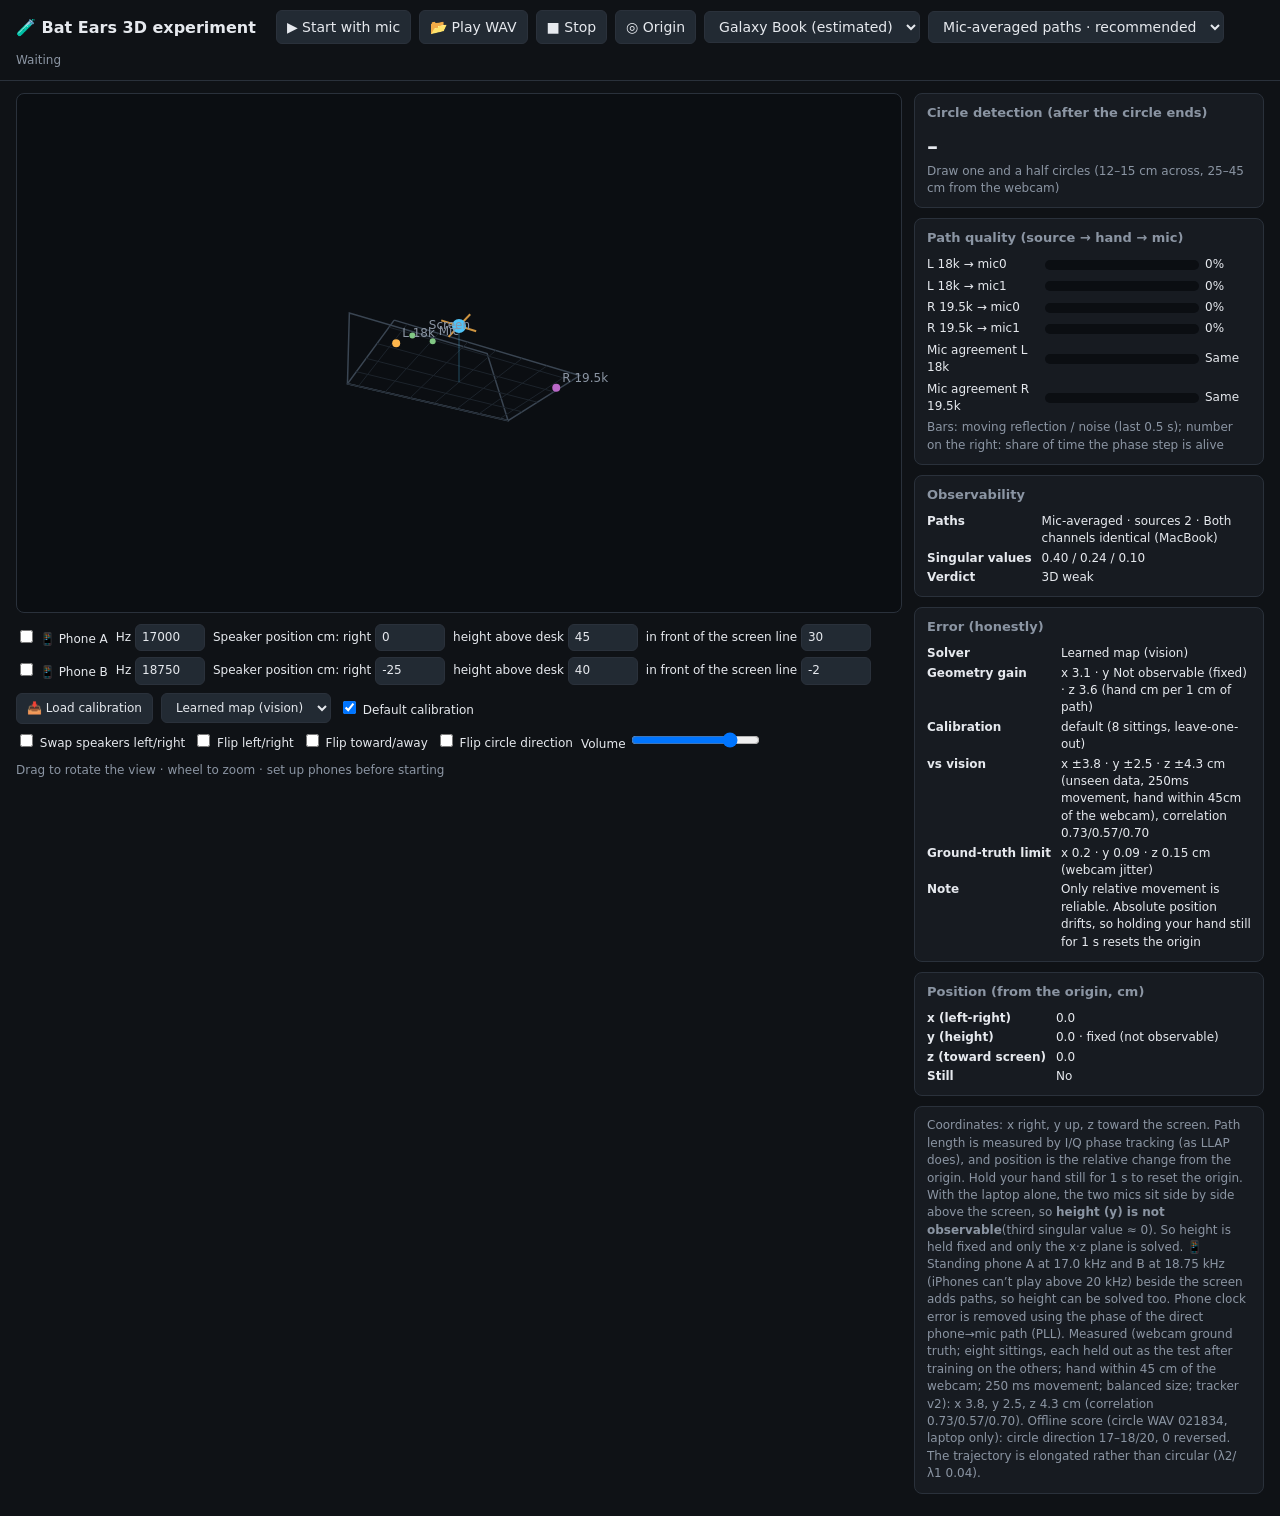
==== commit cd7c1906: "3d and experiment-live pages: on-screen text in English Co-Authored-By: Claude Opus 5.5 <noreply@ant" ====
--- a/web/3d.html
+++ b/web/3d.html
@@ -3,7 +3,7 @@
 <head>
 <meta charset="utf-8">
 <meta name="viewport" content="width=device-width, initial-scale=1">
-<title>Bat Ears 3D 실험</title>
+<title>Bat Ears 3D experiment</title>
 <style>
   :root { --bg: #0f1216; --panel: #171b21; --line: #2a313b; --fg: #e6e9ee; --dim: #8b95a3; --acc: #4fc3f7; --ok: #66bb6a; --warn: #ffb74d; --bad: #ef5350; }
   * { box-sizing: border-box; }
@@ -32,79 +32,79 @@
 </head>
 <body>
 <header>
-  <h1>🧪 Bat Ears 3D 실험</h1>
-  <button id="btnMic">▶ 마이크로 시작</button>
-  <label class="file">📂 WAV 재생<input id="wavFile" type="file" accept=".wav,audio/wav"></label>
-  <button id="btnStop">■ 멈춤</button>
-  <button id="btnOrigin">◎ 원점</button>
-  <select id="geom" title="노트북 기하(추정값)">
-    <option value="galaxy">갤럭시 북 (추정)</option>
-    <option value="macbook">맥북 (추정)</option>
+  <h1>🧪 Bat Ears 3D experiment</h1>
+  <button id="btnMic">▶ Start with mic</button>
+  <label class="file">📂 Play WAV<input id="wavFile" type="file" accept=".wav,audio/wav"></label>
+  <button id="btnStop">■ Stop</button>
+  <button id="btnOrigin">◎ Origin</button>
+  <select id="geom" title="Laptop geometry (estimated)">
+    <option value="galaxy">Galaxy Book (estimated)</option>
+    <option value="macbook">MacBook (estimated)</option>
   </select>
-  <select id="paths" title="풀이에 쓰는 경로">
-    <option value="avg">마이크 평균 경로 · 권장</option>
-    <option value="all">마이크 따로 경로</option>
+  <select id="paths" title="Paths used by the solver">
+    <option value="avg">Mic-averaged paths · recommended</option>
+    <option value="all">Separate paths per mic</option>
   </select>
-  <span id="status" class="note">대기 중</span>
+  <span id="status" class="note">Waiting</span>
 </header>
 <main>
   <div>
     <canvas id="view"></canvas>
     <div class="row">
-      <label><input type="checkbox" id="phoneOn"> 📱 폰 A</label>
+      <label><input type="checkbox" id="phoneOn"> 📱 Phone A</label>
       <label>Hz <input type="number" id="phoneHz" value="17000" step="50"></label>
-      <label title="기본값 = 위에서 배치: 손 자리 바로 위 45cm, 스피커가 아래를 향함">스피커 위치 cm: 오른쪽 <input type="number" id="px" value="0"></label>
-      <label>책상 위 높이 <input type="number" id="py" value="45"></label>
-      <label>화면 선 앞 <input type="number" id="pz" value="30"></label>
+      <label title="Default = overhead layout: 45 cm directly above the hand spot, speaker facing down">Speaker position cm: right <input type="number" id="px" value="0"></label>
+      <label>height above desk <input type="number" id="py" value="45"></label>
+      <label>in front of the screen line <input type="number" id="pz" value="30"></label>
     </div>
     <div class="row">
-      <label><input type="checkbox" id="phone2On"> 📱 폰 B</label>
+      <label><input type="checkbox" id="phone2On"> 📱 Phone B</label>
       <label>Hz <input type="number" id="phone2Hz" value="18750" step="50"></label>
-      <label>스피커 위치 cm: 오른쪽 <input type="number" id="p2x" value="-25"></label>
-      <label>책상 위 높이 <input type="number" id="p2y" value="40"></label>
-      <label>화면 선 앞 <input type="number" id="p2z" value="-2"></label>
-      <label class="file">📥 보정 불러오기<input id="calibFile" type="file" accept=".json,application/json"></label>
-      <select id="model" title="경로 → 위치 풀이"><option value="learned">학습 지도(비전)</option><option value="physics">물리 풀이</option></select>
-      <label title="갤럭시 북: 웹캠으로 학습한 기본 보정(노트북만)"><input type="checkbox" id="useDefault" checked> 기본 보정</label>
+      <label>Speaker position cm: right <input type="number" id="p2x" value="-25"></label>
+      <label>height above desk <input type="number" id="p2y" value="40"></label>
+      <label>in front of the screen line <input type="number" id="p2z" value="-2"></label>
+      <label class="file">📥 Load calibration<input id="calibFile" type="file" accept=".json,application/json"></label>
+      <select id="model" title="Paths → position solver"><option value="learned">Learned map (vision)</option><option value="physics">Physics solver</option></select>
+      <label title="Galaxy Book: default calibration learned with the webcam (laptop only)"><input type="checkbox" id="useDefault" checked> Default calibration</label>
     </div>
     <div class="row">
-      <label title="18kHz가 실제로 오른쪽 스피커에서 나면 켜요 (갤럭시 북은 웹캠 정답으로 라벨대로임을 확인: 끔)"><input type="checkbox" id="swapLR"> 스피커 좌우 바꿈</label>
-      <label><input type="checkbox" id="flipX"> 좌우 뒤집기</label>
-      <label><input type="checkbox" id="flipZ"> 앞뒤 뒤집기</label>
-      <label><input type="checkbox" id="flipDir"> 원 방향 뒤집기</label>
-      <label title="1.2 = 채널당 0.6, 보정을 학습할 때(teach)와 같은 크기">볼륨 <input type="range" id="vol" min="0" max="1.5" step="0.05" value="1.2"></label>
-      <span class="note">끌어서 시점 회전 · 휠로 확대 · 폰 설정은 시작 전에</span>
+      <label title="Turn on if 18 kHz actually comes from the right speaker (on the Galaxy Book, the webcam ground truth confirmed the labels are right: off)"><input type="checkbox" id="swapLR"> Swap speakers left/right</label>
+      <label><input type="checkbox" id="flipX"> Flip left/right</label>
+      <label><input type="checkbox" id="flipZ"> Flip toward/away</label>
+      <label><input type="checkbox" id="flipDir"> Flip circle direction</label>
+      <label title="1.2 = 0.6 per channel, the same level as when the calibration was learned (teach)">Volume <input type="range" id="vol" min="0" max="1.5" step="0.05" value="1.2"></label>
+      <span class="note">Drag to rotate the view · wheel to zoom · set up phones before starting</span>
     </div>
   </div>
   <div>
     <div class="panel">
-      <h2>원 판정 (원이 끝난 뒤)</h2>
+      <h2>Circle detection (after the circle ends)</h2>
       <div id="circle">–</div>
-      <div class="note" id="circleInfo">원을 1바퀴 반 그리세요 (지름 12~15cm, 웹캠에서 25~45cm)</div>
+      <div class="note" id="circleInfo">Draw one and a half circles (12–15 cm across, 25–45 cm from the webcam)</div>
     </div>
     <div class="panel">
-      <h2>경로 품질 (소리원 → 손 → 마이크)</h2>
+      <h2>Path quality (source → hand → mic)</h2>
       <div id="bars"></div>
-      <div class="note">막대: 움직이는 반사 / 잡음(최근 0.5초), 오른쪽 숫자: 위상 단계가 살아 있는 비율</div>
+      <div class="note">Bars: moving reflection / noise (last 0.5 s); number on the right: share of time the phase step is alive</div>
     </div>
     <div class="panel">
-      <h2>관측 가능성</h2>
+      <h2>Observability</h2>
       <div class="kv" id="obs"></div>
     </div>
     <div class="panel">
-      <h2>오차 (정직하게)</h2>
+      <h2>Error (honestly)</h2>
       <div class="kv" id="err"></div>
     </div>
     <div class="panel">
-      <h2>위치 (원점 기준, cm)</h2>
+      <h2>Position (from the origin, cm)</h2>
       <div class="kv" id="pos"></div>
     </div>
     <div class="panel note">
-      좌표: x 오른쪽, y 위, z 화면 쪽. 경로 길이는 I/Q 위상 추적(LLAP 방식)으로 재고, 위치는 원점에서의 상대 변화예요. 손을 1초 멈추면 원점을 다시 잡아요.
-      노트북만 쓰면 두 마이크가 화면 위에 좌우로 나란해서 <b>높이(y)는 관측되지 않아요</b>(특이값 세 번째 ≈ 0). 그래서 높이를 고정하고 x·z 평면만 풀어요.
-      📱 폰 A 17.0kHz, B 18.75kHz(아이폰은 20kHz 위를 못 내요)를 화면 옆에 세우면 경로가 늘어서 높이도 풀어요. 폰 시계 오차는 폰→마이크 직접 경로 위상(PLL)으로 빼요.
-      실측(웹캠 정답, 여덟 번의 앉음 중 하나를 빼고 학습해 그 앉음으로 시험, 손이 웹캠 45cm 안, 250ms 이동, 크기 균형, 추적기 v2): x 3.8, y 2.5, z 4.3cm(상관 0.73/0.57/0.70).
-      오프라인 점수(원 WAV 021834, 노트북만): 원 방향 17~18/20, 뒤집힘 0. 궤적 모양은 원이 아니고 길쭉해요(λ2/λ1 0.04).
+      Coordinates: x right, y up, z toward the screen. Path length is measured by I/Q phase tracking (as LLAP does), and position is the relative change from the origin. Hold your hand still for 1 s to reset the origin.
+      With the laptop alone, the two mics sit side by side above the screen, so <b>height (y) is not observable</b>(third singular value ≈ 0). So height is held fixed and only the x·z plane is solved.
+      📱 Standing phone A at 17.0 kHz and B at 18.75 kHz (iPhones can’t play above 20 kHz) beside the screen adds paths, so height can be solved too. Phone clock error is removed using the phase of the direct phone→mic path (PLL).
+      Measured (webcam ground truth; eight sittings, each held out as the test after training on the others; hand within 45 cm of the webcam; 250 ms movement; balanced size; tracker v2): x 3.8, y 2.5, z 4.3 cm (correlation 0.73/0.57/0.70).
+      Offline score (circle WAV 021834, laptop only): circle direction 17–18/20, 0 reversed. The trajectory is elongated rather than circular (λ2/λ1 0.04).
     </div>
   </div>
 </main>
@@ -228,7 +228,7 @@
 let calib = null, calibInUse = null;   // teach_fit.js output (📥): fitted source per stream, mics, learned maps, held-out errors vs vision
 // built-in calibration for the Galaxy Book (laptop only): learned on 8 webcam-taught sittings (035336, 040340,
 // 040721, 043301, 044652); its error is leave-one-sitting-out (trained on four, scored on the fifth). Used when nothing is loaded.
-const DEFAULT_CALIB = { galaxy: {"v":1,"session":"default (8 sittings, leave-one-out)","winMs":250,"nearM":0.45,"cam":{"mirror":false,"tilt":0,"hfov":78},"lagMs":0,"mics":[[0.025,0.19,0.1],[-0.025,0.19,0.1]],"paths":[{"key":"18k","hz":18000,"ch":0,"pll":false,"pos":[-0.3221,-0.0389,-0.0986],"gain":0.18,"r2":0.592},{"key":"18k","hz":18000,"ch":1,"pll":false,"pos":[-0.2247,-0.0824,-0.0623],"gain":0.178,"r2":0.657},{"key":"19.5k","hz":19500,"ch":0,"pll":false,"pos":[0.1865,-0.0093,0.0172],"gain":0.215,"r2":0.683},{"key":"19.5k","hz":19500,"ch":1,"pll":false,"pos":[0.3623,0.1147,-0.0174],"gain":0.226,"r2":0.761}],"learned":{"laptop":{"idx":[0,1,2,3],"W":[[0.707955,0.600407,-0.385781,-0.680277,0.000195],[0.101656,0.128168,0.14253,0.125858,0.001],[-0.163739,-0.281395,-0.309395,-0.410128,0.000068]]},"all":null},"errors":{"learned, laptop only":{"rms":[3.74,2.42,4.18],"motion":[5.48,2.95,5.81],"corr":[0.73,0.57,0.7]}},"truthFloorCm":[0.2,0.09,0.15],"note":"Galaxy Book 61f5, 서진, hand 25-45 cm from the webcam; error = leave-one-sitting-out over 20261115_035336, 20261115_040340, 20261115_040721, 20261115_043301, 20261115_044652, 20261115_082736, 20261115_090503, 20261115_092315","amp":{"method":"leave-one-sitting-out over 8 sittings, scale estimated without the held-out sitting","corr":[0.73,0.57,0.7],"motion":[5.48,2.95,5.81],"modes":{"mse":{"k":[1,1,1],"rms":[3.74,2.42,4.18],"size":[0.68,0.57,0.69]},"half":{"k":[1.217,1.33,1.201],"rms":[3.76,2.48,4.26],"size":[0.83,0.75,0.83]},"matched":{"k":[1.481,1.77,1.442],"rms":[4.04,2.74,4.56],"size":[1.01,1,1]}}}} };
+const DEFAULT_CALIB = { galaxy: {"v":1,"session":"default (8 sittings, leave-one-out)","winMs":250,"nearM":0.45,"cam":{"mirror":false,"tilt":0,"hfov":78},"lagMs":0,"mics":[[0.025,0.19,0.1],[-0.025,0.19,0.1]],"paths":[{"key":"18k","hz":18000,"ch":0,"pll":false,"pos":[-0.3221,-0.0389,-0.0986],"gain":0.18,"r2":0.592},{"key":"18k","hz":18000,"ch":1,"pll":false,"pos":[-0.2247,-0.0824,-0.0623],"gain":0.178,"r2":0.657},{"key":"19.5k","hz":19500,"ch":0,"pll":false,"pos":[0.1865,-0.0093,0.0172],"gain":0.215,"r2":0.683},{"key":"19.5k","hz":19500,"ch":1,"pll":false,"pos":[0.3623,0.1147,-0.0174],"gain":0.226,"r2":0.761}],"learned":{"laptop":{"idx":[0,1,2,3],"W":[[0.707955,0.600407,-0.385781,-0.680277,0.000195],[0.101656,0.128168,0.14253,0.125858,0.001],[-0.163739,-0.281395,-0.309395,-0.410128,0.000068]]},"all":null},"errors":{"learned, laptop only":{"rms":[3.74,2.42,4.18],"motion":[5.48,2.95,5.81],"corr":[0.73,0.57,0.7]}},"truthFloorCm":[0.2,0.09,0.15],"note":"Galaxy Book 61f5, Seojin, hand 25-45 cm from the webcam; error = leave-one-sitting-out over 20261115_035336, 20261115_040340, 20261115_040721, 20261115_043301, 20261115_044652, 20261115_082736, 20261115_090503, 20261115_092315","amp":{"method":"leave-one-sitting-out over 8 sittings, scale estimated without the held-out sitting","corr":[0.73,0.57,0.7],"motion":[5.48,2.95,5.81],"modes":{"mse":{"k":[1,1,1],"rms":[3.74,2.42,4.18],"size":[0.68,0.57,0.69]},"half":{"k":[1.217,1.33,1.201],"rms":[3.76,2.48,4.26],"size":[0.83,0.75,0.83]},"matched":{"k":[1.481,1.77,1.442],"rms":[4.04,2.74,4.56],"size":[1.01,1,1]}}}} };
 function readCfg() {
   const G0 = GEOMS[$('geom').value], swap = $('swapLR').checked;
   const G = swap ? { ...G0, SL: G0.SR, SR: G0.SL } : G0;   // stream 0 (18 kHz) comes from G.SL
@@ -315,7 +315,7 @@
 }
 // the plane the circle is drawn in: laptop only -> x-z; with the phone -> best-fit plane of the window (normal up or screen)
 function planeCoords(w) {
-  if (!solver.phone) return { U: w.map((q) => q.p[0]), W: w.map((q) => q.p[2]), name: '수평(x·z)' };   // seen from above, screen side up
+  if (!solver.phone) return { U: w.map((q) => q.p[0]), W: w.map((q) => q.p[2]), name: 'horizontal (x·z)' };   // seen from above, screen side up
   const m = [0, 1, 2].map((i) => w.reduce((s, q) => s + q.p[i], 0) / w.length);
   const S = [0, 1, 2].map((i) => [0, 1, 2].map((j) => w.reduce((s, q) => s + (q.p[i] - m[i]) * (q.p[j] - m[j]), 0) / w.length));
   const e = eig3(S), n = e.vec[2], vertical = Math.abs(n[2]) > Math.abs(n[1]);
@@ -326,7 +326,7 @@
   if (a[0] < 0) a = a.map((v) => -v);
   if ((vertical ? b[1] : b[2]) < 0) b = b.map((v) => -v);
   const pr = (q, ax) => ax.reduce((s, v, i) => s + v * (q.p[i] - m[i]), 0);
-  return { U: w.map((q) => pr(q, a)), W: w.map((q) => pr(q, b)), name: vertical ? '수직(화면과 나란히)' : '수평' };
+  return { U: w.map((q) => pr(q, a)), W: w.map((q) => pr(q, b)), name: vertical ? 'vertical (parallel to the screen)' : 'horizontal' };
 }
 
 // ------------------------------------------------------------------ audio
@@ -356,12 +356,12 @@
     merger.connect(gainNode).connect(ctx.destination);
     // the built-in calibration was learned with the hand 25-45 cm from the webcam (in front of the laptop's front edge,
     // 18-25 cm above the desk); the laptop-only circle tokens (circle WAVs) were drawn lower, over the keyboard
-    $('status').textContent = (solver.cal ? '듣는 중 · 손은 노트북 앞 모서리 위, 책상에서 18~25cm, 웹캠에서 25~45cm(보정 범위)' : '듣는 중 · 손은 키보드 가운데~앞쪽 위 10~25cm') + (cfg.phone ? ` · 폰 ${cfg.freqs.slice(2).join('/')}Hz` : '');
+    $('status').textContent = (solver.cal ? 'Listening · hand above the laptop’s front edge, 18–25 cm above the desk, 25–45 cm from the webcam (the calibrated range)' : 'Listening · hand 10–25 cm above the middle-to-front of the keyboard') + (cfg.phone ? ` · phones ${cfg.freqs.slice(2).join('/')}Hz` : '');
   } else {
     const buf = await ctx.decodeAudioData(await file.arrayBuffer());
     src = ctx.createBufferSource(); src.buffer = buf; src.connect(node); src.start();
-    src.onended = () => { $('status').textContent = 'WAV 재생 끝'; };
-    $('status').textContent = `WAV 재생 중: ${file.name} (${buf.numberOfChannels}채널, ${buf.duration.toFixed(0)}초) · 톤은 녹음에 들어 있어요`;
+    src.onended = () => { $('status').textContent = 'WAV playback finished'; };
+    $('status').textContent = `Playing WAV: ${file.name} (${buf.numberOfChannels} channels, ${buf.duration.toFixed(0)}s) · the tones are in the recording`;
   }
   originReset();
 }
@@ -371,7 +371,7 @@
   if (stream) stream.getTracks().forEach((t) => t.stop());
   if (ctx) ctx.close();
   ctx = node = src = stream = gainNode = null;
-  $('status').textContent = '멈춤';
+  $('status').textContent = 'Stopped';
 }
 function originReset() { live.D = live.D.map(() => 0); kfReset(); trail.length = 0; circleEnd = live.t; }
 
@@ -408,7 +408,7 @@
           const sgn = ($('flipDir').checked ? -1 : 1) * (solver.phone ? 1 : solver.G.laptopDirSign || 1);
           lastCircle = { dir: Math.sign(r.turns) * sgn < 0 ? 'cw' : 'ccw', turns: r.turns, ru: r.ru, rw: r.rw, at: performance.now(), t, plane: pc.name };
           circleEnd = r.t1;
-          $('circleInfo').textContent = `마지막 원: ${pc.name}, ${Math.abs(r.turns).toFixed(1)}바퀴, 범위 ${r.ru.toFixed(0)} × ${r.rw.toFixed(0)}cm`;
+          $('circleInfo').textContent = `Last circle: ${pc.name}, ${Math.abs(r.turns).toFixed(1)} turns, extent ${r.ru.toFixed(0)} × ${r.rw.toFixed(0)}cm`;
         }
       }
     }
@@ -420,8 +420,8 @@
 function buildBars() {
   const nm = ['L 18k', 'R 19.5k', ...cfg.phones.map((p) => `📱${p.id} ${(p.hz / 1000).toFixed(1)}k`)];
   let h = '';
-  for (let t = 0; t < solver.T; t++) for (let c = 0; c < 2; c++) h += `<div class="bar"><span>${nm[t]} → 마이크${c}</span><div class="track"><div class="fill" id="f${t * 2 + c}"></div></div><span id="a${t * 2 + c}">–</span></div>`;
-  for (let t = 0; t < solver.T; t++) h += `<div class="bar"><span>마이크 일치 ${nm[t]}</span><div class="track"><div class="fill" id="c${t}"></div></div><span id="cv${t}">–</span></div>`;
+  for (let t = 0; t < solver.T; t++) for (let c = 0; c < 2; c++) h += `<div class="bar"><span>${nm[t]} → mic${c}</span><div class="track"><div class="fill" id="f${t * 2 + c}"></div></div><span id="a${t * 2 + c}">–</span></div>`;
+  for (let t = 0; t < solver.T; t++) h += `<div class="bar"><span>Mic agreement ${nm[t]}</span><div class="track"><div class="fill" id="c${t}"></div></div><span id="cv${t}">–</span></div>`;
   $('bars').innerHTML = h;
 }
 function renderPanels() {
@@ -436,13 +436,13 @@
     const c = corr(live.bins[2 * t], live.bins[2 * t + 1]);
     el.style.width = Number.isFinite(c) ? Math.max(0, 100 * c) + '%' : '0';
     el.style.background = live.identical > 0.99 ? 'var(--dim)' : c > 0.6 ? 'var(--ok)' : 'var(--warn)';
-    $('cv' + t).textContent = live.identical > 0.99 ? '같음' : Number.isFinite(c) ? c.toFixed(2) : '–';
+    $('cv' + t).textContent = live.identical > 0.99 ? 'Same' : Number.isFinite(c) ? c.toFixed(2) : '–';
   }
   const p = kf.p, d = [0, 1, 2].map((i) => 100 * (p[i] - H0[i]));
-  $('pos').innerHTML = `<b>x (좌우)</b><span>${d[0].toFixed(1)}</span><b>y (높이)</b><span>${d[1].toFixed(1)}${solver.phone ? '' : ' · 고정(관측 불가)'}</span><b>z (화면 쪽)</b><span>${d[2].toFixed(1)}</span>` +
-    `<b>정지</b><span>${live.still >= 1000 ? '예 · 원점 다시 잡음' : live.still > 0 ? (live.still / 1000).toFixed(1) + '초' : '아니요'}</span>`;
+  $('pos').innerHTML = `<b>x (left-right)</b><span>${d[0].toFixed(1)}</span><b>y (height)</b><span>${d[1].toFixed(1)}${solver.phone ? '' : ' · fixed (not observable)'}</span><b>z (toward screen)</b><span>${d[2].toFixed(1)}</span>` +
+    `<b>Still</b><span>${live.still >= 1000 ? 'Yes · origin reset' : live.still > 0 ? (live.still / 1000).toFixed(1) + 's' : 'No'}</span>`;
   const c = lastCircle && performance.now() - lastCircle.at < 4000 ? lastCircle : null;
-  $('circle').textContent = c ? (c.dir === 'cw' ? '↻ 시계 방향' : '↺ 반시계 방향') + `  ${Math.abs(c.turns).toFixed(1)}바퀴` : '–';
+  $('circle').textContent = c ? (c.dir === 'cw' ? '↻ Clockwise' : '↺ Counter-clockwise') + `  ${Math.abs(c.turns).toFixed(1)}turns` : '–';
 }
 function renderObs() {
   if (!solver) return;
@@ -450,22 +450,22 @@
   let phoneTxt = '';
   cfg.phones.forEach((p, k) => {
     const t = 2 + k, amp = live.amp || [], rel = amp[2 * t] && amp[0] ? 20 * Math.log10(amp[2 * t] / amp[0]) : NaN, off = live.off && live.off[t];
-    phoneTxt += `<b>폰 ${p.id} 소리</b><span>${Number.isFinite(rel) ? (rel > -30 ? '들림' : '약함') + ` (L 대비 ${rel.toFixed(0)}dB)` : '–'}${Number.isFinite(off) ? ` · 시계 오차 ${off.toFixed(2)}Hz` : ''}</span>`;
+    phoneTxt += `<b>Phone ${p.id} sound</b><span>${Number.isFinite(rel) ? (rel > -30 ? 'heard' : 'weak') + ` (vs L ${rel.toFixed(0)}dB)` : '–'}${Number.isFinite(off) ? ` · clock error ${off.toFixed(2)}Hz` : ''}</span>`;
   });
   renderErr();
-  $('obs').innerHTML = `<b>경로</b><span>${cfg.avg ? '마이크 평균' : '마이크 따로'} · 소리원 ${solver.T}개 · ${live.mono ? '모노 입력' : live.identical > 0.99 ? '두 채널 같음(맥북)' : '두 채널 다름'}</span>` +
-    `<b>특이값</b><span>${s.map((v) => v.toFixed(2)).join(' / ')}</span><b>판정</b><span>${s[2] < 0.05 ? '2D만 관측 (높이 ≈ 0)' : s[2] < 0.3 ? '3D 약함' : '3D 관측'}</span>` + phoneTxt;
+  $('obs').innerHTML = `<b>Paths</b><span>${cfg.avg ? 'Mic-averaged' : 'Separate per mic'} · sources ${solver.T} · ${live.mono ? 'Mono input' : live.identical > 0.99 ? 'Both channels identical (MacBook)' : 'Two different channels'}</span>` +
+    `<b>Singular values</b><span>${s.map((v) => v.toFixed(2)).join(' / ')}</span><b>Verdict</b><span>${s[2] < 0.05 ? '2D only (height ≈ 0)' : s[2] < 0.3 ? '3D weak' : '3D observable'}</span>` + phoneTxt;
 }
 
 // honest error: geometry gain always; the vision-measured held-out error when a calibration is loaded
 function renderErr() {
   const g = solver.gain, hy = !solver.phone;
-  let h = `<b>풀이</b><span>${solver.learned ? '학습 지도(비전)' : solver.cal ? '물리 · 보정된 기하' : '물리 · 추정 기하'}</span>`;
-  h += `<b>기하 증폭</b><span>x ${g[0].toFixed(1)} · y ${hy ? '관측 불가(고정)' : g[1].toFixed(1)} · z ${g[2].toFixed(1)} (경로 1cm당 손 cm)</span>`;
+  let h = `<b>Solver</b><span>${solver.learned ? 'Learned map (vision)' : solver.cal ? 'Physics · calibrated geometry' : 'Physics · estimated geometry'}</span>`;
+  h += `<b>Geometry gain</b><span>x ${g[0].toFixed(1)} · y ${hy ? 'Not observable (fixed)' : g[1].toFixed(1)} · z ${g[2].toFixed(1)} (hand cm per 1 cm of path)</span>`;
   if (solver.err) { const e = solver.err, cu = calibInUse; const r1 = (v) => (Math.round(v * 10 + 1e-9) / 10).toFixed(1);   // 2.55 -> 2.6 (toFixed alone gives 2.5)
-    h += `<b>보정</b><span>${solver.calName}</span><b>비전 대비</b><span>x ±${r1(e.rms[0])} · y ±${r1(e.rms[1])} · z ±${r1(e.rms[2])} cm (처음 보는 데이터, ${cu.winMs}ms 이동, 손이 웹캠 ${Math.round(100 * (cu.nearM || 0.45))}cm 안), 상관 ${e.corr.map((v) => v.toFixed(2)).join('/')}</span>`; if (cu.truthFloorCm) h += `<b>정답 한계</b><span>x ${cu.truthFloorCm[0]} · y ${cu.truthFloorCm[1]} · z ${cu.truthFloorCm[2]} cm (웹캠 흔들림)</span>`; }
-  else h += `<b>비전 대비</b><span>미확인 · 📥 보정 파일을 불러오면 표시해요</span>`;
-  h += `<b>주의</b><span>상대 이동만 믿을 만해요. 절대 위치는 드리프트가 있어서 손을 1초 멈추면 원점을 다시 잡아요</span>`;
+    h += `<b>Calibration</b><span>${solver.calName}</span><b>vs vision</b><span>x ±${r1(e.rms[0])} · y ±${r1(e.rms[1])} · z ±${r1(e.rms[2])} cm (unseen data, ${cu.winMs}ms movement, hand within ${Math.round(100 * (cu.nearM || 0.45))}cm of the webcam), correlation ${e.corr.map((v) => v.toFixed(2)).join('/')}</span>`; if (cu.truthFloorCm) h += `<b>Ground-truth limit</b><span>x ${cu.truthFloorCm[0]} · y ${cu.truthFloorCm[1]} · z ${cu.truthFloorCm[2]} cm (webcam jitter)</span>`; }
+  else h += `<b>vs vision</b><span>Unconfirmed · shown after you load a 📥 calibration file</span>`;
+  h += `<b>Note</b><span>Only relative movement is reliable. Absolute position drifts, so holding your hand still for 1 s resets the origin</span>`;
   $('err').innerHTML = h;
 }
 
@@ -514,23 +514,23 @@
   dot(p, 7, '#4fc3f7');
   g2.fillStyle = '#8b95a3'; g2.font = `${12 * dpr}px system-ui`;
   const lab = (P, t) => { const q = project(P); g2.fillText(t, q[0] + 6, q[1] - 6); };
-  lab(G.SL, 'L 18k'); lab(G.SR, 'R 19.5k'); lab(G.M[0], '마이크'); lab([0, 0.2, 0.17], '화면'); for (const ph of cfg.phones) lab(ph.P, '📱' + ph.id);
+  lab(G.SL, 'L 18k'); lab(G.SR, 'R 19.5k'); lab(G.M[0], 'Mic'); lab([0, 0.2, 0.17], 'Screen'); for (const ph of cfg.phones) lab(ph.P, '📱' + ph.id);
   renderPanels();
   requestAnimationFrame(draw);
 }
 
 // ------------------------------------------------------------------ wiring
-$('btnMic').onclick = () => startAudio('mic').catch((e) => { $('status').textContent = '마이크를 열 수 없어요: ' + e.message; });
-$('wavFile').onchange = (e) => { const f = e.target.files[0]; if (f) startAudio('wav', f).catch((er) => { $('status').textContent = 'WAV를 열 수 없어요: ' + er.message; }); };
+$('btnMic').onclick = () => startAudio('mic').catch((e) => { $('status').textContent = 'Can’t open the microphone: ' + e.message; });
+$('wavFile').onchange = (e) => { const f = e.target.files[0]; if (f) startAudio('wav', f).catch((er) => { $('status').textContent = 'Can’t open the WAV: ' + er.message; }); };
 $('btnStop').onclick = stopAudio;
 $('btnOrigin').onclick = originReset;
 $('geom').addEventListener('change', () => { $('swapLR').checked = GEOMS[$('geom').value].swapLR; });
 $('calibFile').onchange = async (e) => {
   const f = e.target.files[0]; if (!f) return;
-  try { calib = JSON.parse(await f.text()); $('model').value = 'learned'; if (!ctx) { buildSolver(); resetLive(); } $('status').textContent = `보정 불러옴: ${calib.session} (${calib.paths.length}경로)` + (solver.cal ? '' : ' · 지금 톤 구성과 안 맞아서 기하는 추정값을 써요'); }
-  catch (er) { $('status').textContent = '보정 파일을 읽을 수 없어요: ' + er.message; }
+  try { calib = JSON.parse(await f.text()); $('model').value = 'learned'; if (!ctx) { buildSolver(); resetLive(); } $('status').textContent = `Calibration loaded: ${calib.session} (${calib.paths.length} paths)` + (solver.cal ? '' : ' · doesn’t match the current tone setup, so estimated geometry is used'); }
+  catch (er) { $('status').textContent = 'Can’t read the calibration file: ' + er.message; }
 };
-for (const id of ['geom', 'paths', 'phoneOn', 'phoneHz', 'px', 'py', 'pz', 'phone2On', 'phone2Hz', 'p2x', 'p2y', 'p2z', 'swapLR', 'model', 'useDefault']) $(id).onchange = () => { if (!ctx) { buildSolver(); resetLive(); } else $('status').textContent = '설정 바뀜: 멈춘 뒤 다시 시작하세요'; };
+for (const id of ['geom', 'paths', 'phoneOn', 'phoneHz', 'px', 'py', 'pz', 'phone2On', 'phone2Hz', 'p2x', 'p2y', 'p2z', 'swapLR', 'model', 'useDefault']) $(id).onchange = () => { if (!ctx) { buildSolver(); resetLive(); } else $('status').textContent = 'Settings changed: stop and start again'; };
 $('vol').oninput = () => { if (gainNode) gainNode.gain.value = Number($('vol').value); };
 buildSolver(); resetLive();
 setInterval(renderObs, 1000);
